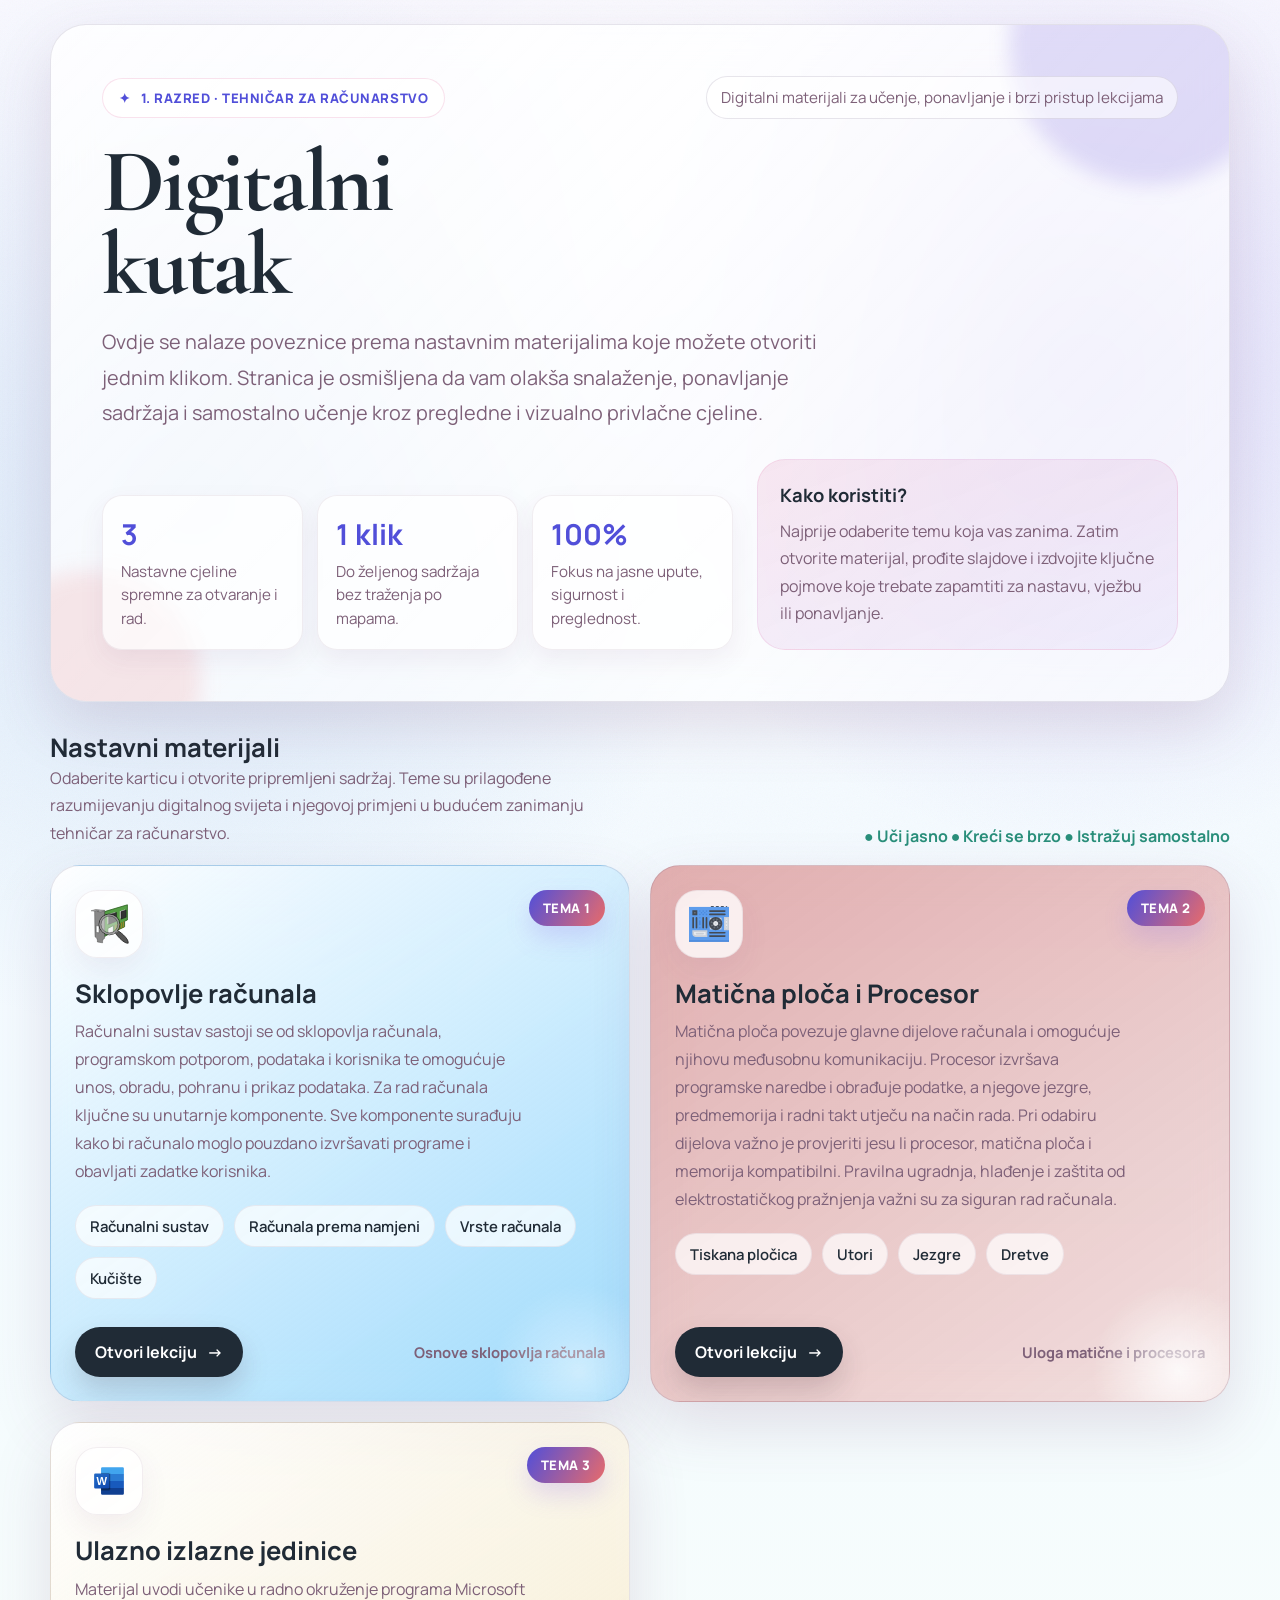
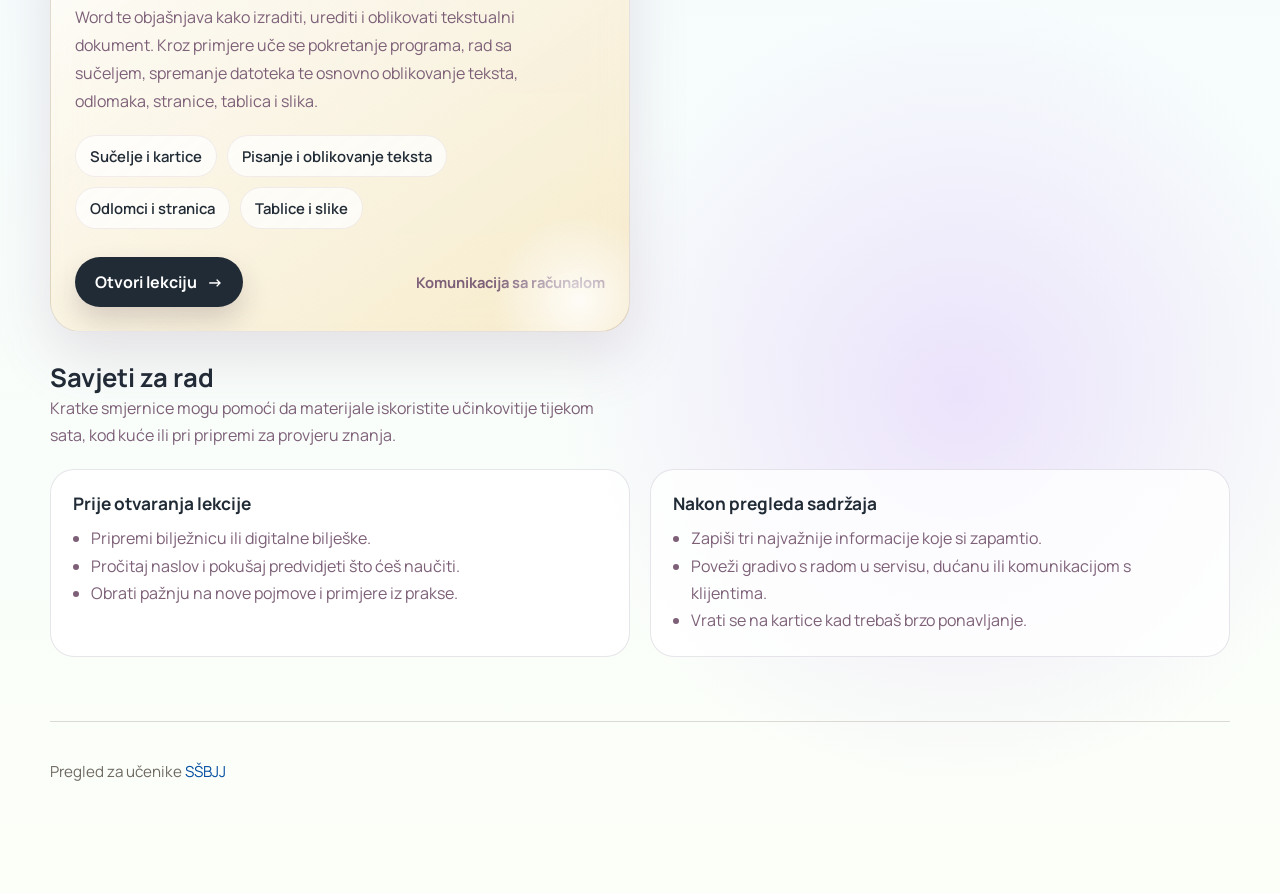
==== index.html @ 693af07a "draft ulazno izlaznih jedinica" ====
<!DOCTYPE html>
<html lang="hr">

<head>
  <meta charset="UTF-8" />
  <meta name="viewport" content="width=device-width, initial-scale=1.0" />
  <title>Digitalni kutak - Tehničar za računarstvo</title>
  <link rel="preconnect" href="https://fonts.googleapis.com">
  <link rel="preconnect" href="https://fonts.gstatic.com" crossorigin>
  <link
    href="https://fonts.googleapis.com/css2?family=Cormorant+Garamond:wght@500;600;700&family=Manrope:wght@400;500;600;700;800&display=swap"
    rel="stylesheet">

  <link rel="stylesheet" href="extra.css">
  <style>
    :root {
      --bg: #f8f8ff;
      --surface: rgba(255, 255, 255, 0.72);
      --surface-strong: rgba(255, 255, 255, 0.9);
      --text: #202b36;
      --muted: #7d6078;
      --line: rgba(57, 43, 89, 0.12);
      --primary: #514fd9;
      --primary-2: #e86b6b;
      --accent: #ffbf69;
      --success: #2a8f7b;
      --shadow: 0 24px 60px rgba(117, 66, 113, 0.16);
      --radius-xl: 30px;
      --radius-lg: 22px;
      --radius-md: 16px;
      --space: clamp(16px, 2vw, 24px);
    }

    * {
      box-sizing: border-box;
    }

    html {
      scroll-behavior: smooth;
    }

    body {
      margin: 0;
      min-height: 100vh;
      font-family: 'Manrope', sans-serif;
      color: var(--text);
      background:
        radial-gradient(circle at 15% 20%, rgba(79, 141, 217, 0.18), transparent 24%),
        radial-gradient(circle at 85% 15%, rgba(126, 107, 232, 0.2), transparent 20%),
        radial-gradient(circle at 75% 80%, rgba(173, 105, 255, 0.18), transparent 18%),
        linear-gradient(180deg, #f9f9ff 0%, #f3fbff 45%, #fcfff8 100%);
      overflow-x: hidden;
    }

    .grain,
    .glow {
      position: fixed;
      inset: 0;
      pointer-events: none;
      z-index: 0;
    }

    .grain {
      opacity: 0.08;
      background-image: url("data:image/svg+xml,%3Csvg xmlns='http://www.w3.org/2000/svg' width='180' height='180' viewBox='0 0 180 180'%3E%3Cfilter id='n'%3E%3CfeTurbulence type='fractalNoise' baseFrequency='0.8' numOctaves='2' stitchTiles='stitch'/%3E%3C/filter%3E%3Crect width='180' height='180' filter='url(%23n)' opacity='0.45'/%3E%3C/svg%3E");
    }

    .glow {
      background: radial-gradient(circle at 50% 30%, rgba(255, 255, 255, 0.45), transparent 45%);
    }

    .page {
      position: relative;
      z-index: 1;
      width: min(1180px, calc(100% - 32px));
      margin: 0 auto;
      padding: 24px 0 48px;
    }

    .hero {
      position: relative;
      overflow: hidden;
      padding: clamp(28px, 4vw, 52px);
      border: 1px solid var(--line);
      border-radius: 36px;
      background: linear-gradient(135deg, rgba(255, 255, 255, 0.82), rgba(255, 255, 255, 0.58));
      backdrop-filter: blur(18px);
      box-shadow: var(--shadow);
      isolation: isolate;
    }

    .hero::before,
    .hero::after {
      content: "";
      position: absolute;
      border-radius: 50%;
      filter: blur(10px);
      z-index: -1;
    }

    .hero::before {
      width: 280px;
      height: 280px;
      top: -120px;
      right: -60px;
      background: rgba(100, 79, 217, 0.18);
    }

    .hero::after {
      width: 220px;
      height: 220px;
      left: -70px;
      bottom: -90px;
      background: rgba(232, 107, 107, 0.15);
    }

    .hero-top {
      display: flex;
      justify-content: space-between;
      gap: 16px;
      align-items: center;
      flex-wrap: wrap;
      margin-bottom: 22px;
    }

    .badge {
      display: inline-flex;
      align-items: center;
      gap: 10px;
      padding: 10px 16px;
      border-radius: 999px;
      background: rgba(255, 255, 255, 0.84);
      border: 1px solid rgba(217, 79, 145, 0.16);
      color: var(--primary);
      font-weight: 800;
      letter-spacing: 0.04em;
      text-transform: uppercase;
      font-size: 0.82rem;
    }

    .theme-note {
      display: inline-flex;
      align-items: center;
      gap: 10px;
      color: var(--muted);
      font-size: 0.95rem;
      padding: 10px 14px;
      border-radius: 999px;
      background: rgba(255, 255, 255, 0.6);
      border: 1px solid var(--line);
    }

    h1 {
      margin: 0;
      max-width: 11ch;
      font-family: 'Cormorant Garamond', serif;
      font-size: clamp(3rem, 7vw, 5.8rem);
      line-height: 0.92;
      letter-spacing: -0.03em;
    }

    .lead {
      margin: 18px 0 0;
      max-width: 62ch;
      color: var(--muted);
      font-size: clamp(1.05rem, 1.8vw, 1.24rem);
      line-height: 1.8;
    }

    .hero-grid {
      display: grid;
      grid-template-columns: 1.2fr 0.8fr;
      gap: 24px;
      align-items: end;
      margin-top: 28px;
    }

    .stats {
      display: grid;
      grid-template-columns: repeat(3, minmax(0, 1fr));
      gap: 14px;
    }

    .stat {
      padding: 18px;
      border-radius: 20px;
      background: rgba(255, 255, 255, 0.72);
      border: 1px solid rgba(89, 43, 82, 0.08);
      box-shadow: 0 10px 24px rgba(117, 66, 113, 0.08);
    }

    .stat strong {
      display: block;
      font-size: 1.8rem;
      margin-bottom: 6px;
      color: var(--primary);
    }

    .stat span {
      color: var(--muted);
      font-size: 0.95rem;
      line-height: 1.5;
    }

    .mini-card {
      align-self: stretch;
      padding: 22px;
      border-radius: 28px;
      background: linear-gradient(160deg, rgba(217, 79, 145, 0.12), rgba(143, 107, 232, 0.08));
      border: 1px solid rgba(217, 79, 145, 0.12);
    }

    .mini-card h2 {
      margin: 0 0 10px;
      font-size: 1.15rem;
    }

    .mini-card p {
      margin: 0;
      color: var(--muted);
      line-height: 1.7;
    }

    .section {
      margin-top: 28px;
    }

    .section-head {
      display: flex;
      align-items: end;
      justify-content: space-between;
      gap: 16px;
      margin-bottom: 18px;
      flex-wrap: wrap;
    }

    .section-head h2 {
      margin: 0;
      font-size: clamp(1.5rem, 2vw, 2rem);
    }

    .section-head p {
      margin: 0;
      color: var(--muted);
      max-width: 58ch;
      line-height: 1.7;
    }

    .cards {
      display: grid;
      grid-template-columns: repeat(2, minmax(0, 1fr));
      gap: 20px;
    }

    .card {
      position: relative;
      overflow: hidden;
      display: flex;
      flex-direction: column;
      min-height: 320px;
      padding: 24px;
      border-radius: var(--radius-xl);
      border: 1px solid var(--line);
      background: var(--surface-strong);
      backdrop-filter: blur(16px);
      box-shadow: var(--shadow);
      text-decoration: none;
      color: inherit;
      transition: transform 180ms ease, box-shadow 180ms ease, border-color 180ms ease;
    }

    .card:hover,
    .card:focus-visible {
      transform: translateY(-5px);
      box-shadow: 0 28px 60px rgba(117, 66, 113, 0.2);
      border-color: rgba(217, 79, 145, 0.28);
    }

    .card::before {
      content: "";
      position: absolute;
      inset: auto -40px -60px auto;
      width: 180px;
      height: 180px;
      border-radius: 50%;
      background: radial-gradient(circle, rgba(255, 255, 255, 0.9), transparent 68%);
      opacity: 0.9;
    }

    .card--blue {
      background: linear-gradient(145deg, rgba(255, 255, 255, 0.92), rgba(228, 245, 255, 0.92));
    }

    .card--pink {
      background: linear-gradient(145deg, rgba(255, 255, 255, 0.92), rgba(255, 233, 245, 0.95));
    }

    .card--blue-dark {
      background: linear-gradient(145deg, rgba(255, 255, 255, 0.92), rgba(0, 158, 249, 0.35));

      &::before {
        opacity: 0.5;
      }
    }

    .card--red-dark {
      background: linear-gradient(145deg, rgba(191, 33, 27, 0.35), rgba(226, 65, 51, 0.15));
    }

    .card--yellow {
      background: linear-gradient(145deg, rgba(255, 255, 255, 0.92), rgba(243, 181, 60, .25));
    }

    .card--green {
      background: linear-gradient(145deg, rgba(255, 255, 255, 0.92), rgba(62, 139, 135, 0.25));
    }

    .card-top {
      display: flex;
      justify-content: space-between;
      align-items: flex-start;
      gap: 16px;
    }

    .icon-wrap {
      width: 68px;
      height: 68px;
      border-radius: 22px;
      display: grid;
      place-items: center;
      background: rgba(255, 255, 255, 0.78);
      border: 1px solid rgba(89, 43, 82, 0.08);
      box-shadow: 0 12px 28px rgba(117, 66, 113, 0.08);
      flex-shrink: 0;
    }

    .tag {
      padding: 9px 14px;
      border-radius: 999px;
      font-size: 0.82rem;
      font-weight: 800;
      letter-spacing: 0.04em;
      text-transform: uppercase;
      color: white;
      background: linear-gradient(120deg, var(--primary), var(--primary-2));
      box-shadow: 0 12px 24px rgba(143, 107, 232, 0.22);
    }

    .card h3 {
      margin: 22px 0 10px;
      font-size: clamp(1.55rem, 2vw, 2rem);
      line-height: 1.08;
    }

    .card p {
      margin: 0;
      color: var(--muted);
      line-height: 1.75;
      max-width: 46ch;
    }

    .highlights {
      display: flex;
      flex-wrap: wrap;
      gap: 10px;
      margin-top: 20px;
    }

    .chip {
      padding: 10px 14px;
      border-radius: 999px;
      background: rgba(255, 255, 255, 0.7);
      border: 1px solid rgba(89, 43, 82, 0.08);
      color: var(--text);
      font-weight: 600;
      font-size: 0.93rem;
    }

    .cta-row {
      display: flex;
      align-items: center;
      justify-content: space-between;
      gap: 16px;
      margin-top: auto;
      padding-top: 28px;
    }

    .cta {
      display: inline-flex;
      align-items: center;
      gap: 10px;
      padding: 14px 20px;
      border-radius: 999px;
      background: var(--text);
      color: #fff;
      font-weight: 700;
      text-decoration: none;
      box-shadow: 0 14px 28px rgba(54, 32, 51, 0.18);
    }

    .meta {
      color: var(--muted);
      font-size: 0.92rem;
      font-weight: 700;
    }

    .notes {
      display: grid;
      grid-template-columns: 1fr 1fr;
      gap: 20px;
      margin-top: 20px;
    }

    .note {
      padding: 22px;
      border-radius: 24px;
      background: rgba(255, 255, 255, 0.76);
      border: 1px solid var(--line);
    }

    .note h3 {
      margin: 0 0 10px;
      font-size: 1.08rem;
    }

    .note p,
    .note li {
      color: var(--muted);
      line-height: 1.7;
    }

    .note ul {
      margin: 0;
      padding-left: 18px;
    }

    footer {
      margin-top: 24px;
      padding: 18px 4px 4px;
      color: var(--muted);
      text-align: center;
      font-size: 0.95rem;
    }

    .sparkles {
      display: inline-flex;
      align-items: center;
      gap: 8px;
      font-weight: 700;
      color: var(--success);
    }

    .skip-link {
      position: absolute;
      left: 12px;
      top: -48px;
      background: #fff;
      color: var(--text);
      padding: 10px 14px;
      border-radius: 12px;
      z-index: 10;
    }

    .skip-link:focus {
      top: 12px;
    }

    @media (max-width: 900px) {

      .hero-grid,
      .cards,
      .notes {
        grid-template-columns: 1fr;
      }

      .stats {
        grid-template-columns: 1fr;
      }

      h1 {
        max-width: 100%;
      }
    }

    @media (max-width: 640px) {
      .page {
        width: min(100% - 18px, 1180px);
        padding-top: 12px;
      }

      .hero,
      .card,
      .note {
        border-radius: 24px;
      }

      .hero-top,
      .section-head,
      .cta-row,
      .card-top {
        align-items: flex-start;
      }

      .cta-row {
        flex-direction: column;
        align-items: stretch;
      }

      .cta {
        justify-content: center;
      }
    }

    @media (prefers-reduced-motion: reduce) {
      html {
        scroll-behavior: auto;
      }

      *,
      *::before,
      *::after {
        animation: none !important;
        transition: none !important;
      }
    }
  </style>
</head>

<body>
  <a class="skip-link" href="#sadrzaj">Preskoči na sadržaj</a>
  <div class="grain"></div>
  <div class="glow"></div>

  <main class="page" id="sadrzaj">
    <section class="hero" aria-labelledby="naslov-stranice">
      <div class="hero-top">
        <div class="badge">
          <span>✦</span>
          <span>1. razred · Tehničar za računarstvo</span>
        </div>
        <div class="theme-note">Digitalni materijali za učenje, ponavljanje i brzi pristup lekcijama</div>
      </div>

      <h1 id="naslov-stranice">Digitalni kutak</h1>
      <p class="lead">
        Ovdje se nalaze poveznice prema nastavnim materijalima koje možete otvoriti jednim klikom.
        Stranica je osmišljena da vam olakša snalaženje, ponavljanje sadržaja i samostalno učenje kroz pregledne i
        vizualno privlačne cjeline.
      </p>

      <div class="hero-grid">
        <div class="stats" aria-label="Brzi pregled materijala">
          <div class="stat">
            <strong>3</strong>
            <span>Nastavne cjeline spremne za otvaranje i rad.</span>
          </div>
          <div class="stat">
            <strong>1 klik</strong>
            <span>Do željenog sadržaja bez traženja po mapama.</span>
          </div>
          <div class="stat">
            <strong>100%</strong>
            <span>Fokus na jasne upute, sigurnost i preglednost.</span>
          </div>
        </div>

        <aside class="mini-card" aria-label="Napomena za učenike">
          <h2>Kako koristiti?</h2>
          <p>
            Najprije odaberite temu koja vas zanima. Zatim otvorite materijal, prođite slajdove i izdvojite ključne
            pojmove koje trebate zapamtiti za nastavu, vježbu ili ponavljanje.
          </p>
        </aside>
      </div>
    </section>

    <section class="section" aria-labelledby="materijali">
      <div class="section-head">
        <div>
          <h2 id="materijali">Nastavni materijali</h2>
          <p>Odaberite karticu i otvorite pripremljeni sadržaj. Teme su prilagođene razumijevanju digitalnog svijeta i
            njegovoj primjeni u budućem zanimanju tehničar za računarstvo.</p>
        </div>
        <div class="sparkles">● Uči jasno ● Kreći se brzo ● Istražuj samostalno</div>
      </div>

      <div class="cards">
        <a class="card card--blue-dark" href="./vrste.html" target="_blank" rel="noopener noreferrer"
          aria-label="Otvori materijal Sklopovlje računala">
          <div class="card-top">
            <div class="icon-wrap" aria-hidden="true">
              <svg viewBox="0 0 100 100" width="40px" xmlns="http://www.w3.org/2000/svg" version="1.1" fill="#000000">
                <g id="SVGRepo_bgCarrier" stroke-width="0"></g>
                <g id="SVGRepo_tracerCarrier" stroke-linecap="round" stroke-linejoin="round"></g>
                <g id="SVGRepo_iconCarrier">
                  <path style="fill:#549E45;stroke:#2A5F1F;stroke-width:2"
                    d="m 39,19 57,-17 0,38 -7,3 0,14 -28,13 0,-16 -14,7 0,16 -8,4 z"></path>
                  <path style="fill:#ccc" d="m 77,18 13,-4 0,18 -13,5 z m -31,8 20,-6 0,22 -20,8 z"></path>
                  <path style="fill:#333;stroke:#111;stoke-width:2"
                    d="m 80,19 13,-4 0,18 -13,5 z m -31,8 20,-6 0,22 -20,8 z"></path>
                  <path style="fill:#CDB754;stroke:#6A5600"
                    d="m 85,45 2,-1 0,14 -2,1 z m -5,2 2,-1 0,14 -2,1 z m -5,2 2,-1 0,14 -2,1 z m -5,17 0,-15 2,-1 0,15 z m -5,2 0,-15 2,-1 0,15 z">
                  </path>
                  <path style="fill:#888;stroke:#333"
                    d="M 14 15 L 15 82 C 15 82 22 85 21 95 L 34 97 C 33 87 39 86 39 86 L 39 17 L 14 15 z M 18 54 L 25 55 L 25 72 L 18 71 L 18 54 z ">
                  </path>
                  <path style="fill:#aaa;stroke:#555" d="M 16.7,13.7 5,17 l 9,1 4.7,-1.4 6.3,0.6 -4,1.8 9,1 10,-4 z">
                  </path>
                  <path style="fill:#555555;stroke:#222222;stroke-width:2"
                    d="m 73,67 c 0,0 27,18 25,31 C 86,100 66,73 66,73"></path>
                  <circle cx="51" cy="51" r="26" fill="none" stroke="#222222" style="stroke-width:2"></circle>
                  <circle cx="51" cy="51" r="23" fill="none" stroke="#999999" style="stroke-width:4"></circle>
                  <circle cx="51" cy="51" r="21" fill="#eeeeee" stroke="#222222"
                    style="stroke-width:1;fill-opacity:0.5"></circle>
                </g>
              </svg>
            </div>
            <span class="tag">Tema 1</span>
          </div>

          <h3>Sklopovlje računala</h3>
          <p>
            Računalni sustav sastoji se od sklopovlja računala, programskom potporom, podataka i korisnika te omogućuje
            unos, obradu, pohranu i
            prikaz podataka. Za rad računala ključne su unutarnje komponente. Sve komponente surađuju kako bi računalo
            moglo pouzdano izvršavati programe i obavljati zadatke korisnika.
          </p>

          <div class="highlights" aria-label="Ključne teme">
            <span class="chip">Računalni sustav</span>
            <span class="chip">Računala prema namjeni</span>
            <span class="chip">Vrste računala</span>
            <span class="chip">Kučište</span>
          </div>

          <div class="cta-row">
            <span class="cta">Otvori lekciju <span aria-hidden="true">→</span></span>
            <span class="meta">Osnove sklopovlja računala</span>
          </div>
        </a>

        <a class="card card--red-dark" href="./maticna-procesor.html" target="_blank" rel="noopener noreferrer"
          aria-label="Otvori materijal Internetski pretraživači i društvene mreže u poslovanju">
          <div class="card-top">
            <div class="icon-wrap" aria-hidden="true">
              <svg xmlns="http://www.w3.org/2000/svg" width="40px" xmlns:xlink="http://www.w3.org/1999/xlink"
                version="1.1" id="Layer_1" viewBox="0 0 512 512" enable-background="new 0 0 512 512"
                xml:space="preserve" fill="#000000">
                <g id="SVGRepo_bgCarrier" stroke-width="0"></g>
                <g id="SVGRepo_tracerCarrier" stroke-linecap="round" stroke-linejoin="round"></g>
                <g id="SVGRepo_iconCarrier">
                  <g id="motherboard">
                    <g>
                      <rect y="58.672" fill="#4A89DC" width="512" height="426.656"></rect>
                    </g>
                    <g>
                      <path fill="#434A54"
                        d="M480,26.672c-5.875,0-10.656,4.766-10.656,10.656S474.125,48,480,48c5.906,0,10.672-4.781,10.672-10.672 S485.906,26.672,480,26.672z">
                      </path>
                      <path fill="#434A54"
                        d="M309.344,26.672H288c-5.875,0-10.656,4.766-10.656,10.656S282.125,48,288,48h21.344 C315.234,48,320,43.219,320,37.328S315.234,26.672,309.344,26.672z">
                      </path>
                      <path fill="#434A54"
                        d="M373.344,26.672H352c-5.875,0-10.656,4.766-10.656,10.656S346.125,48,352,48h21.344 C379.234,48,384,43.219,384,37.328S379.234,26.672,373.344,26.672z">
                      </path>
                      <path fill="#434A54"
                        d="M437.344,26.672h-21.328c-5.891,0-10.672,4.766-10.672,10.656S410.125,48,416.016,48h21.328 c5.891,0,10.672-4.781,10.672-10.672S443.234,26.672,437.344,26.672z">
                      </path>
                    </g>
                    <g>
                      <rect y="37.328" fill="#5D9CEC" width="512" height="426.672"></rect>
                    </g>
                    <rect x="53.344" y="90.672" fill="#656D78" width="42.656" height="42.656"></rect>
                    <path fill="#434A54" d="M42.672,80v64h64V80H42.672z M85.344,122.672H64v-21.344h21.344V122.672z">
                    </path>
                    <path fill="#E6E9ED"
                      d="M85.344,410.672c-13.281,0-22.281-4.875-27.516-14.906c-4.344-8.281-4.484-17.062-4.484-17.156v-31.938H224 v64H85.344z">
                    </path>
                    <path fill="#CACFD7"
                      d="M42.672,336v42.672c0,0,0,42.656,42.672,42.656c42.656,0,149.328,0,149.328,0V336H42.672z M213.344,400 h-128c-11.469,0-15.453-4.422-17.844-8.75c-2.688-4.891-3.422-10.797-3.5-12.766v-21.156h149.344V400z">
                    </path>
                    <g>
                      <path fill="#434A54"
                        d="M53.344,165.328c-5.891,0-10.672,4.781-10.672,10.672v128l0,0c0,5.891,4.781,10.672,10.672,10.672 S64,309.891,64,304l0,0V176C64,170.109,59.234,165.328,53.344,165.328z">
                      </path>
                      <path fill="#434A54"
                        d="M96,165.328c-5.875,0-10.656,4.781-10.656,10.672v128l0,0c0,5.891,4.781,10.672,10.656,10.672 c5.906,0,10.672-4.781,10.672-10.672l0,0V176C106.672,170.109,101.906,165.328,96,165.328z">
                      </path>
                      <path fill="#434A54"
                        d="M224,165.328c-5.875,0-10.656,4.781-10.656,10.672v128l0,0c0,5.891,4.781,10.672,10.656,10.672 c5.906,0,10.672-4.781,10.672-10.672l0,0V176C234.672,170.109,229.906,165.328,224,165.328z">
                      </path>
                      <path fill="#434A54"
                        d="M181.344,165.328c-5.891,0-10.672,4.781-10.672,10.672v128l0,0c0,5.891,4.781,10.672,10.672,10.672 S192,309.891,192,304l0,0V176C192,170.109,187.234,165.328,181.344,165.328z">
                      </path>
                    </g>
                    <g>
                      <path fill="#434A54"
                        d="M458.672,400L458.672,400h-192l0,0c-5.891,0-10.672,4.781-10.672,10.672s4.781,10.656,10.672,10.656l0,0 h192l0,0c5.891,0,10.672-4.766,10.672-10.656S464.562,400,458.672,400z">
                      </path>
                      <path fill="#434A54"
                        d="M266.672,378.672L266.672,378.672h192l0,0c5.891,0,10.672-4.781,10.672-10.672 s-4.781-10.672-10.672-10.672l0,0h-192l0,0c-5.891,0-10.672,4.781-10.672,10.672S260.781,378.672,266.672,378.672z">
                      </path>
                    </g>
                    <g>
                      <path fill="#434A54"
                        d="M458.672,122.672L458.672,122.672h-192l0,0c-5.891,0-10.672,4.766-10.672,10.656S260.781,144,266.672,144 l0,0h192l0,0c5.891,0,10.672-4.781,10.672-10.672S464.562,122.672,458.672,122.672z">
                      </path>
                      <path fill="#434A54"
                        d="M266.672,101.328L266.672,101.328h192l0,0c5.891,0,10.672-4.766,10.672-10.656S464.562,80,458.672,80l0,0 h-192l0,0C260.781,80,256,84.781,256,90.672S260.781,101.328,266.672,101.328z">
                      </path>
                    </g>
                    <rect x="458.672" y="176" fill="#E6E9ED" width="42.672" height="149.328"></rect>
                    <path fill="#CACFD7"
                      d="M448,165.328V336h64V165.328H448z M490.672,314.672h-21.328v-128h21.328V314.672z"></path>
                    <path fill="#CACFD7"
                      d="M490.672,208c0,5.891-4.766,10.672-10.672,10.672c-5.875,0-10.656-4.781-10.656-10.672 s4.781-10.672,10.656-10.672C485.906,197.328,490.672,202.109,490.672,208z">
                    </path>
                    <path fill="#CACFD7"
                      d="M490.672,250.672c0,5.891-4.766,10.656-10.672,10.656c-5.875,0-10.656-4.766-10.656-10.656 S474.125,240,480,240C485.906,240,490.672,244.781,490.672,250.672z">
                    </path>
                    <path fill="#CACFD7"
                      d="M490.672,293.328c0,5.891-4.766,10.672-10.672,10.672c-5.875,0-10.656-4.781-10.656-10.672 s4.781-10.656,10.656-10.656C485.906,282.672,490.672,287.438,490.672,293.328z">
                    </path>
                    <path fill="#4A89DC"
                      d="M149.344,90.672c0,5.891-4.781,10.656-10.672,10.656S128,96.562,128,90.672S132.781,80,138.672,80 S149.344,84.781,149.344,90.672z">
                    </path>
                    <path fill="#4A89DC"
                      d="M192,133.328c0,5.891-4.766,10.672-10.656,10.672s-10.672-4.781-10.672-10.672s4.781-10.656,10.672-10.656 S192,127.438,192,133.328z">
                    </path>
                    <path fill="#4A89DC"
                      d="M170.672,112c0,5.891-4.766,10.672-10.672,10.672c-5.875,0-10.656-4.781-10.656-10.672 s4.781-10.672,10.656-10.672C165.906,101.328,170.672,106.109,170.672,112z">
                    </path>
                    <path fill="#4A89DC"
                      d="M192,90.672c0,5.891-4.766,10.656-10.656,10.656s-10.672-4.766-10.672-10.656S175.453,80,181.344,80 S192,84.781,192,90.672z">
                    </path>
                    <path fill="#4A89DC"
                      d="M149.344,133.328c0,5.891-4.781,10.672-10.672,10.672S128,139.219,128,133.328s4.781-10.656,10.672-10.656 S149.344,127.438,149.344,133.328z">
                    </path>
                    <path fill="#4A89DC"
                      d="M234.672,133.328c0,5.891-4.766,10.672-10.672,10.672c-5.875,0-10.656-4.781-10.656-10.672 s4.781-10.656,10.656-10.656C229.906,122.672,234.672,127.438,234.672,133.328z">
                    </path>
                    <path fill="#4A89DC"
                      d="M213.344,112c0,5.891-4.781,10.672-10.672,10.672S192,117.891,192,112s4.781-10.672,10.672-10.672 S213.344,106.109,213.344,112z">
                    </path>
                    <path fill="#4A89DC"
                      d="M234.672,90.672c0,5.891-4.766,10.656-10.672,10.656c-5.875,0-10.656-4.766-10.656-10.656 S218.125,80,224,80C229.906,80,234.672,84.781,234.672,90.672z">
                    </path>
                    <path fill="#CACFD7"
                      d="M181.344,368H96c-5.875,0-10.656,4.781-10.656,10.672S90.125,389.328,96,389.328h85.344 c5.891,0,10.656-4.766,10.656-10.656S187.234,368,181.344,368z">
                    </path>
                    <g>
                      <rect x="266.672" y="176" fill="#CACFD7" width="149.328" height="149.328"></rect>
                    </g>
                    <g>
                      <path fill="#4A89DC"
                        d="M138.672,208c-5.891,0-10.672,4.781-10.672,10.672v42.656c0,5.891,4.781,10.672,10.672,10.672 s10.672-4.781,10.672-10.672v-42.656C149.344,212.781,144.562,208,138.672,208z">
                      </path>
                      <path fill="#4A89DC"
                        d="M138.672,186.672c5.891,0,10.672-4.781,10.672-10.672s-4.781-10.672-10.672-10.672S128,170.109,128,176 S132.781,186.672,138.672,186.672z">
                      </path>
                      <path fill="#4A89DC"
                        d="M138.672,293.328c-5.891,0-10.672,4.781-10.672,10.672s4.781,10.672,10.672,10.672 s10.672-4.781,10.672-10.672S144.562,293.328,138.672,293.328z">
                      </path>
                    </g>
                    <path fill="#656D78"
                      d="M341.344,325.328c-41.172,0-74.672-33.484-74.672-74.656S300.172,176,341.344,176S416,209.5,416,250.672 S382.516,325.328,341.344,325.328z">
                    </path>
                    <path fill="#434A54"
                      d="M412.188,260.953l5.641-20.578c-0.578-0.156-14.234-3.859-30.688-5.75c-8.391-0.969-16-1.266-22.812-0.938 c9.859-9.859,23.625-19.703,34.391-25.844l-10.562-18.531c-0.516,0.297-12.797,7.328-25.781,17.625 c-6.625,5.266-12.219,10.438-16.812,15.5c0-4.516,0.297-9.516,0.906-14.875c1.656-14.766,5.078-27.422,5.156-27.75l0,0L341.344,177 l-10.297-2.812c-0.156,0.562-3.859,14.219-5.75,30.688c-0.953,8.391-1.266,16-0.938,22.797 c-9.859-9.844-19.703-23.625-25.844-34.375l-18.531,10.562c0.297,0.516,7.328,12.797,17.625,25.766 c5.266,6.625,10.438,12.234,15.5,16.812c-4.516,0.016-9.516-0.281-14.875-0.891c-14.875-1.688-27.625-5.141-27.75-5.172 l-2.812,10.297l2.828-10.297l-5.641,20.578c0.562,0.156,14.219,3.875,30.688,5.766c6.219,0.703,12.016,1.062,17.375,1.062 c1.859,0,3.672-0.047,5.422-0.125c-9.859,9.844-23.625,19.688-34.375,25.844l5.281,9.266l5.281,9.266 c0.516-0.297,12.797-7.328,25.766-17.641c6.625-5.25,12.234-10.422,16.812-15.484c0.016,4.516-0.281,9.5-0.891,14.875 c-1.688,14.859-5.125,27.609-5.172,27.734l20.578,5.641c0.156-0.578,3.875-14.234,5.766-30.688c0.953-8.391,1.266-16,0.938-22.812 c9.844,9.859,19.688,23.625,25.828,34.375l18.547-10.562c-0.297-0.516-7.328-12.797-17.641-25.766 c-5.25-6.625-10.422-12.219-15.484-16.812c4.516,0,9.5,0.297,14.875,0.906C399.328,257.469,412.062,260.922,412.188,260.953z">
                    </path>
                    <path fill="#CCD1D9"
                      d="M341.344,272C329.578,272,320,262.438,320,250.672s9.578-21.344,21.344-21.344s21.328,9.578,21.328,21.344 S353.109,272,341.344,272z">
                    </path>
                    <path fill="#E6E9ED"
                      d="M341.344,218.672c-17.672,0-32,14.328-32,32s14.328,32,32,32s32-14.328,32-32 S359.016,218.672,341.344,218.672z M341.344,261.328c-5.891,0-10.672-4.781-10.672-10.656c0-5.891,4.781-10.672,10.672-10.672 c5.875,0,10.656,4.781,10.656,10.672C352,256.547,347.219,261.328,341.344,261.328z">
                    </path>
                    <path fill="#434A54"
                      d="M341.344,165.328c-47.125,0-85.344,38.203-85.344,85.344C256,297.797,294.219,336,341.344,336 s85.328-38.203,85.328-85.328C426.672,203.531,388.469,165.328,341.344,165.328z M341.344,314.672c-35.297,0-64-28.719-64-64 c0-35.297,28.703-64,64-64c35.281,0,64,28.703,64,64C405.344,285.953,376.625,314.672,341.344,314.672z">
                    </path>
                  </g>
                </g>
              </svg>
            </div>
            <span class="tag">Tema 2</span>
          </div>

          <h3>Matična ploča i Procesor</h3>
          <p>
            Matična ploča povezuje glavne dijelove računala i omogućuje njihovu međusobnu komunikaciju. Procesor
            izvršava programske naredbe i obrađuje podatke, a njegove jezgre, predmemorija i radni takt utječu na način
            rada. Pri odabiru dijelova važno je provjeriti jesu li procesor, matična ploča i memorija kompatibilni.
            Pravilna ugradnja, hlađenje i zaštita od elektrostatičkog pražnjenja važni su za siguran rad računala.
          </p>

          <div class="highlights" aria-label="Ključne teme">
            <span class="chip">Tiskana pločica</span>
            <span class="chip">Utori</span>
            <span class="chip">Jezgre</span>
            <span class="chip">Dretve</span>
          </div>

          <div class="cta-row">
            <span class="cta">Otvori lekciju <span aria-hidden="true">→</span></span>
            <span class="meta">Uloga matične i procesora</span>
          </div>
        </a>

        <a class="card card--yellow" href="./ulazno-izlazne.html" target="_blank" rel="noopener noreferrer"
          aria-label="Otvori materijal Ulazno izlazne jedinice">
          <div class="card-top">
            <div class="icon-wrap" aria-hidden="true">
              <svg viewBox="0 0 32 32" xmlns="http://www.w3.org/2000/svg" xmlns:xlink="http://www.w3.org/1999/xlink"
                fill="#000000" width="34">
                <g id="SVGRepo_bgCarrier" stroke-width="0"></g>
                <g id="SVGRepo_tracerCarrier" stroke-linecap="round" stroke-linejoin="round"></g>
                <g id="SVGRepo_iconCarrier">
                  <defs>
                    <linearGradient id="a" x1="4.494" y1="-1712.086" x2="13.832" y2="-1695.914"
                      gradientTransform="translate(0 1720)" gradientUnits="userSpaceOnUse">
                      <stop offset="0" stop-color="#2368c4"></stop>
                      <stop offset="0.5" stop-color="#1a5dbe"></stop>
                      <stop offset="1" stop-color="#1146ac"></stop>
                    </linearGradient>
                  </defs>
                  <title>file_type_word</title>
                  <path
                    d="M28.806,3H9.705A1.192,1.192,0,0,0,8.512,4.191h0V9.5l11.069,3.25L30,9.5V4.191A1.192,1.192,0,0,0,28.806,3Z"
                    style="fill:#41a5ee"></path>
                  <path d="M30,9.5H8.512V16l11.069,1.95L30,16Z" style="fill:#2b7cd3"></path>
                  <path d="M8.512,16v6.5L18.93,23.8,30,22.5V16Z" style="fill:#185abd"></path>
                  <path d="M9.705,29h19.1A1.192,1.192,0,0,0,30,27.809h0V22.5H8.512v5.309A1.192,1.192,0,0,0,9.705,29Z"
                    style="fill:#103f91"></path>
                  <path d="M16.434,8.2H8.512V24.45h7.922a1.2,1.2,0,0,0,1.194-1.191V9.391A1.2,1.2,0,0,0,16.434,8.2Z"
                    style="opacity:0.10000000149011612;isolation:isolate"></path>
                  <path d="M15.783,8.85H8.512V25.1h7.271a1.2,1.2,0,0,0,1.194-1.191V10.041A1.2,1.2,0,0,0,15.783,8.85Z"
                    style="opacity:0.20000000298023224;isolation:isolate"></path>
                  <path d="M15.783,8.85H8.512V23.8h7.271a1.2,1.2,0,0,0,1.194-1.191V10.041A1.2,1.2,0,0,0,15.783,8.85Z"
                    style="opacity:0.20000000298023224;isolation:isolate"></path>
                  <path d="M15.132,8.85H8.512V23.8h6.62a1.2,1.2,0,0,0,1.194-1.191V10.041A1.2,1.2,0,0,0,15.132,8.85Z"
                    style="opacity:0.20000000298023224;isolation:isolate"></path>
                  <path
                    d="M3.194,8.85H15.132a1.193,1.193,0,0,1,1.194,1.191V21.959a1.193,1.193,0,0,1-1.194,1.191H3.194A1.192,1.192,0,0,1,2,21.959V10.041A1.192,1.192,0,0,1,3.194,8.85Z"
                    style="fill:url(#a)"></path>
                  <path
                    d="M6.9,17.988c.023.184.039.344.046.481h.028c.01-.13.032-.287.065-.47s.062-.338.089-.465l1.255-5.407h1.624l1.3,5.326a7.761,7.761,0,0,1,.162,1h.022a7.6,7.6,0,0,1,.135-.975l1.039-5.358h1.477l-1.824,7.748H10.591L9.354,14.742q-.054-.222-.122-.578t-.084-.52H9.127q-.021.189-.084.561c-.042.249-.075.432-.1.552L7.78,19.871H6.024L4.19,12.127h1.5l1.131,5.418A4.469,4.469,0,0,1,6.9,17.988Z"
                    style="fill:#fff"></path>
                </g>
              </svg>
            </div>
            <span class="tag">Tema 3</span>
          </div>

          <h3>Ulazno izlazne jedinice</h3>
          <p>
            Materijal uvodi učenike u radno okruženje programa Microsoft Word te objašnjava kako izraditi,
            urediti i oblikovati tekstualni dokument. Kroz primjere uče se pokretanje programa, rad sa
            sučeljem, spremanje datoteka te osnovno oblikovanje teksta, odlomaka, stranice, tablica i slika.
          </p>

          <div class="highlights" aria-label="Ključne teme">
            <span class="chip">Sučelje i kartice</span>
            <span class="chip">Pisanje i oblikovanje teksta</span>
            <span class="chip">Odlomci i stranica</span>
            <span class="chip">Tablice i slike</span>
          </div>

          <div class="cta-row">
            <span class="cta">Otvori lekciju <span aria-hidden="true">→</span></span>
            <span class="meta">Komunikacija sa računalom</span>
          </div>
        </a>

        <!-- <a class="card card--yellow" href="./vrste-komunikacije.html" target="_blank" rel="noopener noreferrer"
          aria-label="Otvori materijal Vrste elektroničke komunikacije">
          <div class="card-top">
            <div class="icon-wrap" aria-hidden="true">
              <svg fill="rgba(243, 181, 60, .55)" width="34px" height="34px" viewBox="0 0 64 64" version="1.1"
                xml:space="preserve" xmlns="http://www.w3.org/2000/svg" xmlns:xlink="http://www.w3.org/1999/xlink"
                stroke="rgba(243, 181, 60, .55)" stroke-width="1.92">
                <g id="SVGRepo_bgCarrier" stroke-width="0"></g>
                <g id="SVGRepo_tracerCarrier" stroke-linecap="round" stroke-linejoin="round"></g>
                <g id="SVGRepo_iconCarrier">
                  <g id="smart_lamp"></g>
                  <g id="e-wallet"></g>
                  <g id="virtual_reality"></g>
                  <g id="payment"></g>
                  <g id="cloud_storage"></g>
                  <g id="security_camera"></g>
                  <g id="smart_home"></g>
                  <g id="connection"></g>
                  <g id="game"></g>
                  <g id="drone"></g>
                  <g id="smart_car"></g>
                  <g id="camera"></g>
                  <g id="online_business"></g>
                  <g id="smartwatch"></g>
                  <g id="online_shopping"></g>
                  <g id="smart_Television"></g>
                  <g id="security"></g>
                  <g id="communication">
                    <g>
                      <path
                        d="M35,30c2.2,0,4-1.8,4-4s-1.8-4-4-4c-2.2,0-4,1.8-4,4S32.8,30,35,30z M35,24c1.1,0,2,0.9,2,2s-0.9,2-2,2s-2-0.9-2-2 S33.9,24,35,24z">
                      </path>
                      <path
                        d="M24,30c2.2,0,4-1.8,4-4s-1.8-4-4-4s-4,1.8-4,4S21.8,30,24,30z M24,24c1.1,0,2,0.9,2,2s-0.9,2-2,2s-2-0.9-2-2 S22.9,24,24,24z">
                      </path>
                      <path
                        d="M13,22c-2.2,0-4,1.8-4,4s1.8,4,4,4s4-1.8,4-4S15.2,22,13,22z M13,28c-1.1,0-2-0.9-2-2s0.9-2,2-2s2,0.9,2,2S14.1,28,13,28z ">
                      </path>
                      <path
                        d="M60.3,9.1c-0.4-0.1-0.8,0-1.1,0.3l-8.5,10.2C50,20.5,48.8,21,47.7,21H45v-6c0-3.3-2.7-6-6-6H9c-3.3,0-6,2.7-6,6v39 c0,0.4,0.3,0.8,0.7,0.9C3.8,55,3.9,55,4,55c0.3,0,0.6-0.1,0.8-0.4l8.5-10.2c0.8-0.9,1.9-1.4,3.1-1.4H19v6c0,3.3,2.7,6,6,6h30 c3.3,0,6-2.7,6-6V10C61,9.6,60.7,9.2,60.3,9.1z M11.7,43.2L5,51.2V15c0-2.2,1.8-4,4-4h30c2.2,0,4,1.8,4,4v22c0,2.2-1.8,4-4,4H16.3 C14.6,41,12.9,41.8,11.7,43.2z M59,49c0,2.2-1.8,4-4,4H25c-2.2,0-4-1.8-4-4v-6h18c3.3,0,6-2.7,6-6V23h2.7c1.8,0,3.5-0.8,4.6-2.2 l6.7-8.1V49z">
                      </path>
                      <path
                        d="M47,38c0,2.2,1.8,4,4,4s4-1.8,4-4s-1.8-4-4-4S47,35.8,47,38z M53,38c0,1.1-0.9,2-2,2s-2-0.9-2-2s0.9-2,2-2S53,36.9,53,38z ">
                      </path>
                    </g>
                  </g>
                  <g id="remote_control"></g>
                  <g id="satelite_dish"></g>
                </g>
              </svg>
            </div>
            <span class="tag">Tema 4</span>
          </div>

          <h3>Vrste elektroničke komunikacije</h3>
          <p>
            Materijal sadrži primjere pomoću kojih učenici upoznaju e-poštu, chat aplikacije, videopozive i alate
            za timsku suradnju te razlikuju formalnu od neformalne komunikacije. Obrađuju se struktura poslovne
            e-poruke, pravila poslovnog bontona, primjeren jezik i profesionalan ton u komunikaciji s klijentima i
            suradnicima.
          </p>

          <div class="highlights" aria-label="Ključne teme">
            <span class="chip">Eketronička komunikacija</span>
            <span class="chip">Formalno / Neformalno</span>
            <span class="chip">Pravila pisanja</span>
            <span class="chip">Rizične poruke</span>
          </div>

          <div class="cta-row">
            <span class="cta">Otvori lekciju <span aria-hidden="true">→</span></span>
            <span class="meta">Komunikacija sa klijentima</span>
          </div>
        </a>

        <a class="card card--red-dark" href="./posta.html" target="_blank" rel="noopener noreferrer"
          aria-label="Otvori materijal Programi za oblikovanje i obradu teksta – MS Word">
          <div class="card-top">
            <div class="icon-wrap" aria-hidden="true">
              <svg viewBox="0 0 24 24" fill="none" width="34px" xmlns="http://www.w3.org/2000/svg">
                <g id="SVGRepo_bgCarrier" stroke-width="0"></g>
                <g id="SVGRepo_tracerCarrier" stroke-linecap="round" stroke-linejoin="round"></g>
                <g id="SVGRepo_iconCarrier">
                  <path d="M4 7.00005L10.2 11.65C11.2667 12.45 12.7333 12.45 13.8 11.65L20 7" stroke="#bf211b"
                    stroke-width="2" stroke-linecap="round" stroke-linejoin="round"></path>
                  <rect x="3" y="5" width="18" height="14" rx="2" stroke="#bf211b" stroke-width="2"
                    stroke-linecap="round"></rect>
                </g>
              </svg>
            </div>
            <span class="tag">Tema 5</span>
          </div>

          <h3>Elektronička pošta u poslovanju</h3>
          <p>
            Materijal uvodi učenike u poslovnu uporabu elektroničke pošte u programu Gmail te objašnjava kako otvoriti,
            konfigurirati i sigurno koristiti e-mail račun. Kroz praktične primjere učenici uče postaviti dvofaktorsku
            autentifikaciju, organizirati dolaznu poštu pomoću oznaka i filtara, sigurno slati privitke i velike
            datoteke putem Google Drive poveznica te pisati jasne i profesionalne poslovne poruke.
          </p>

          <div class="highlights" aria-label="Ključne teme">
            <span class="chip">Račun i sigurnost</span>
            <span class="chip">Oznake, filtri, pretraživanje</span>
            <span class="chip">Poslovni odgovor</span>
            <span class="chip">Automatizacija</span>
          </div>

          <div class="cta-row">
            <span class="cta">Otvori lekciju <span aria-hidden="true">→</span></span>
            <span class="meta">Osnove rada sa Gmailom</span>
          </div>
        </a>

        <a class="card card--green" href="./excel.html" target="_blank" rel="noopener noreferrer"
          aria-label="Otvori materijal Programi za oblikovanje i obradu teksta – MS Excel">
          <div class="card-top">
            <div class="icon-wrap" aria-hidden="true">
              <svg viewBox="0 0 32 32" xmlns="http://www.w3.org/2000/svg" xmlns:xlink="http://www.w3.org/1999/xlink"
                fill="#000000" width="34">
                <g id="SVGRepo_bgCarrier" stroke-width="0"></g>
                <g id="SVGRepo_tracerCarrier" stroke-linecap="round" stroke-linejoin="round"></g>
                <g id="SVGRepo_iconCarrier">
                  <defs>
                    <linearGradient id="a" x1="4.494" y1="-2092.086" x2="13.832" y2="-2075.914"
                      gradientTransform="translate(0 2100)" gradientUnits="userSpaceOnUse">
                      <stop offset="0" stop-color="#18884f"></stop>
                      <stop offset="0.5" stop-color="#117e43"></stop>
                      <stop offset="1" stop-color="#0b6631"></stop>
                    </linearGradient>
                  </defs>
                  <title>file_type_excel</title>
                  <path
                    d="M19.581,15.35,8.512,13.4V27.809A1.192,1.192,0,0,0,9.705,29h19.1A1.192,1.192,0,0,0,30,27.809h0V22.5Z"
                    style="fill:#185c37"></path>
                  <path d="M19.581,3H9.705A1.192,1.192,0,0,0,8.512,4.191h0V9.5L19.581,16l5.861,1.95L30,16V9.5Z"
                    style="fill:#21a366"></path>
                  <path d="M8.512,9.5H19.581V16H8.512Z" style="fill:#107c41"></path>
                  <path d="M16.434,8.2H8.512V24.45h7.922a1.2,1.2,0,0,0,1.194-1.191V9.391A1.2,1.2,0,0,0,16.434,8.2Z"
                    style="opacity:0.10000000149011612;isolation:isolate"></path>
                  <path d="M15.783,8.85H8.512V25.1h7.271a1.2,1.2,0,0,0,1.194-1.191V10.041A1.2,1.2,0,0,0,15.783,8.85Z"
                    style="opacity:0.20000000298023224;isolation:isolate"></path>
                  <path d="M15.783,8.85H8.512V23.8h7.271a1.2,1.2,0,0,0,1.194-1.191V10.041A1.2,1.2,0,0,0,15.783,8.85Z"
                    style="opacity:0.20000000298023224;isolation:isolate"></path>
                  <path d="M15.132,8.85H8.512V23.8h6.62a1.2,1.2,0,0,0,1.194-1.191V10.041A1.2,1.2,0,0,0,15.132,8.85Z"
                    style="opacity:0.20000000298023224;isolation:isolate"></path>
                  <path
                    d="M3.194,8.85H15.132a1.193,1.193,0,0,1,1.194,1.191V21.959a1.193,1.193,0,0,1-1.194,1.191H3.194A1.192,1.192,0,0,1,2,21.959V10.041A1.192,1.192,0,0,1,3.194,8.85Z"
                    style="fill:#117e43"></path>
                  <path
                    d="M5.7,19.873l2.511-3.884-2.3-3.862H7.758L9.013,14.6c.116.234.2.408.238.524h.017c.082-.188.169-.369.26-.546l1.342-2.447h1.7l-2.359,3.84,2.419,3.905H10.821l-1.45-2.711A2.355,2.355,0,0,1,9.2,16.8H9.176a1.688,1.688,0,0,1-.168.351L7.515,19.873Z"
                    style="fill:#fff"></path>
                  <path d="M28.806,3H19.581V9.5H30V4.191A1.192,1.192,0,0,0,28.806,3Z" style="fill:#33c481"></path>
                  <path d="M19.581,16H30v6.5H19.581Z" style="fill:#107c41"></path>
                </g>
              </svg>
            </div>
            <span class="tag">Tema 6</span>
          </div>

          <h3>Programi za izradu tabličnih proračuna – MS Excel </h3>
          <p>
            Materijal uvodi učenike u radno okruženje programa Microsoft Excel te objašnjava kako izraditi, urediti i
            oblikovati proračunske tablice. Kroz primjere uče se pokretanje programa, rad sa sučeljem, unos i uređivanje
            podataka, spremanje radnih knjiga te osnovno oblikovanje ćelija, redaka, stupaca, tablica, formula i
            grafikona.
          </p>

          <div class="highlights" aria-label="Ključne teme">
            <span class="chip">Sučelje i kartice</span>
            <span class="chip">Ćelije i formati</span>
            <span class="chip">Funkcije</span>
            <span class="chip">Grafikoni</span>
          </div>

          <div class="cta-row">
            <span class="cta">Otvori lekciju <span aria-hidden="true">→</span></span>
            <span class="meta">Osnove rada u MS Excelu</span>
          </div>
        </a> -->

      </div>
    </section>

    <section class="section" aria-labelledby="savjeti">
      <div class="section-head">
        <div>
          <h2 id="savjeti">Savjeti za rad</h2>
          <p>Kratke smjernice mogu pomoći da materijale iskoristite učinkovitije tijekom sata, kod kuće ili pri pripremi
            za provjeru znanja.</p>
        </div>
      </div>

      <div class="notes">
        <article class="note">
          <h3>Prije otvaranja lekcije</h3>
          <ul>
            <li>Pripremi bilježnicu ili digitalne bilješke.</li>
            <li>Pročitaj naslov i pokušaj predvidjeti što ćeš naučiti.</li>
            <li>Obrati pažnju na nove pojmove i primjere iz prakse.</li>
          </ul>
        </article>

        <article class="note">
          <h3>Nakon pregleda sadržaja</h3>
          <ul>
            <li>Zapiši tri najvažnije informacije koje si zapamtio.</li>
            <li>Poveži gradivo s radom u servisu, dućanu ili komunikacijom s klijentima.</li>
            <li>Vrati se na kartice kad trebaš brzo ponavljanje.</li>
          </ul>
        </article>
      </div>
    </section>

    <footer class="footer">
      <div class="container footer-box">
        <p>Pregled za učenike <a href="https://ss-ban-jjelacic-zapresic.skole.hr/" target="_blank"
            class="ssbjj">SŠBJJ</a>
        </p>
        <!-- <script type="text/javascript" src="https://cdnjs.buymeacoffee.com/1.0.0/button.prod.min.js"
          data-name="bmc-button" data-slug="clockworks" data-color="#FFDD00" data-emoji="☕" data-font="Poppins"
          data-text="Buy me coffee" data-outline-color="#000000" data-font-color="#000000"
          data-coffee-color="#ffffff"></script> -->
      </div>
    </footer>
  </main>
</body>

</html>
---- extra.css ----
:root {
    --space-1: 0.25rem;
    --space-2: 0.5rem;
    --space-3: 0.75rem;
    --space-4: 1rem;
    --space-5: 1.25rem;
    --space-6: 1.5rem;
    --space-8: 2rem;
    --space-10: 2.5rem;
    --space-12: 3rem;
    --space-16: 4rem;
    --space-20: 5rem;
    --color-text-muted: #6e6a62;
    --color-divider: #dcd9d5;
    --ssbjj-primary: #ffe640;
    --ssbjj-secondary: #034ea2;
}

.flex {
    display: flex;
}

.flex-column {
    flex-direction: column;
}

.w-50 {
    width: 50%;
}

.w-75 {
    width: 75%;
}

.w-100 {
    width: 100%;
}

.mt-space-8 {
    margin-top: var(--space-8);
}

.mb-space-8 {
    margin-bottom: var(--space-8) !important;
}

.mt-space-4 {
    margin-top: var(--space-4);
}

.mx-auto {
    margin-right: auto;
    margin-left: auto;
}

.primary {
    color: var(--primary);
}

.italic {
    font-style: italic;
}

.bold {
    font-weight: bold;
}


.align-self-center {
    align-self: center;
}

.fit-cover {
    object-fit: cover;
}

.footer {
    padding: var(--space-10) 0 var(--space-12);
    color: var(--color-text-muted);
}

.footer-box {
    border-top: 1px solid var(--color-divider);
    padding-top: var(--space-6);
    display: flex;
    justify-content: space-between;
    gap: var(--space-4);
    flex-wrap: wrap;
    align-items: center;
}

.ssbjj {
    position: relative;
    color: var(--ssbjj-secondary);
    text-decoration: none;
    transition: all 250ms ease-in-out;

    &::before {
        content: '';
        position: absolute;
        bottom: 0;
        left: 0;
        width: 0;
        height: 0;
        background-color: var(--ssbjj-secondary);
        transition: all 250ms ease-in-out;
    }
}

.ssbjj:hover {
    color: var(--ssbjj-primary);

    &::before {
        width: 100%;
        height: 1px;
        background-color: var(--ssbjj-primary);
    }
}

@media print {
    .no-print {
        display: none;
    }
}

.modalImage {
    border-radius: 5px;
    cursor: pointer;
    transition: 0.3s;

    &.contain-250 {
        display: block;
        object-fit: contain;
        max-width: 250px;
    }
}

.modalImage:hover {
    opacity: 0.75;
}

.modal {
    display: none;
    position: fixed;
    z-index: 999;
    padding-top: 100px;
    left: 0;
    top: 0;
    width: 100%;
    height: 100%;
    overflow: auto;
    background-color: rgb(255, 255, 255);
    background-color: rgba(255, 255, 255, 0.9);
}

.modal-content {
    margin: auto;
    display: block;
    width: 80%;
    max-width: 50vw;
}

#caption {
    margin: auto;
    display: block;
    width: 80%;
    max-width: 700px;
    text-align: center;
    color: var(--primary);
    padding: 10px 0;
    font-size: var(--space-6);
}

.modal-content,
#caption {
    -webkit-animation-name: zoom;
    -webkit-animation-duration: 0.6s;
    animation-name: zoom;
    animation-duration: 0.6s;
}

@-webkit-keyframes zoom {
    from {
        -webkit-transform: scale(0)
    }

    to {
        -webkit-transform: scale(1)
    }
}

@keyframes zoom {
    from {
        transform: scale(0)
    }

    to {
        transform: scale(1)
    }
}

.close {
    position: absolute;
    top: 15px;
    right: 35px;
    color: var(--primary);
    font-size: 40px;
    font-weight: bold;
    transition: 0.3s;
}

.close:hover,
.close:focus {
    color: var(--primary-2);
    text-decoration: none;
    cursor: pointer;
}

.click {
    position: relative;

    &::before {
        content: '👆';
        position: absolute;
        top: 0.5rem;
        right: 0.5rem;
    }
}

.none tr td:nth-child(2),
.none tr td:nth-child(3) {
    opacity: 0;
}

@media only screen and (max-width: 700px) {
    .modal-content {
        width: 100%;
    }
}
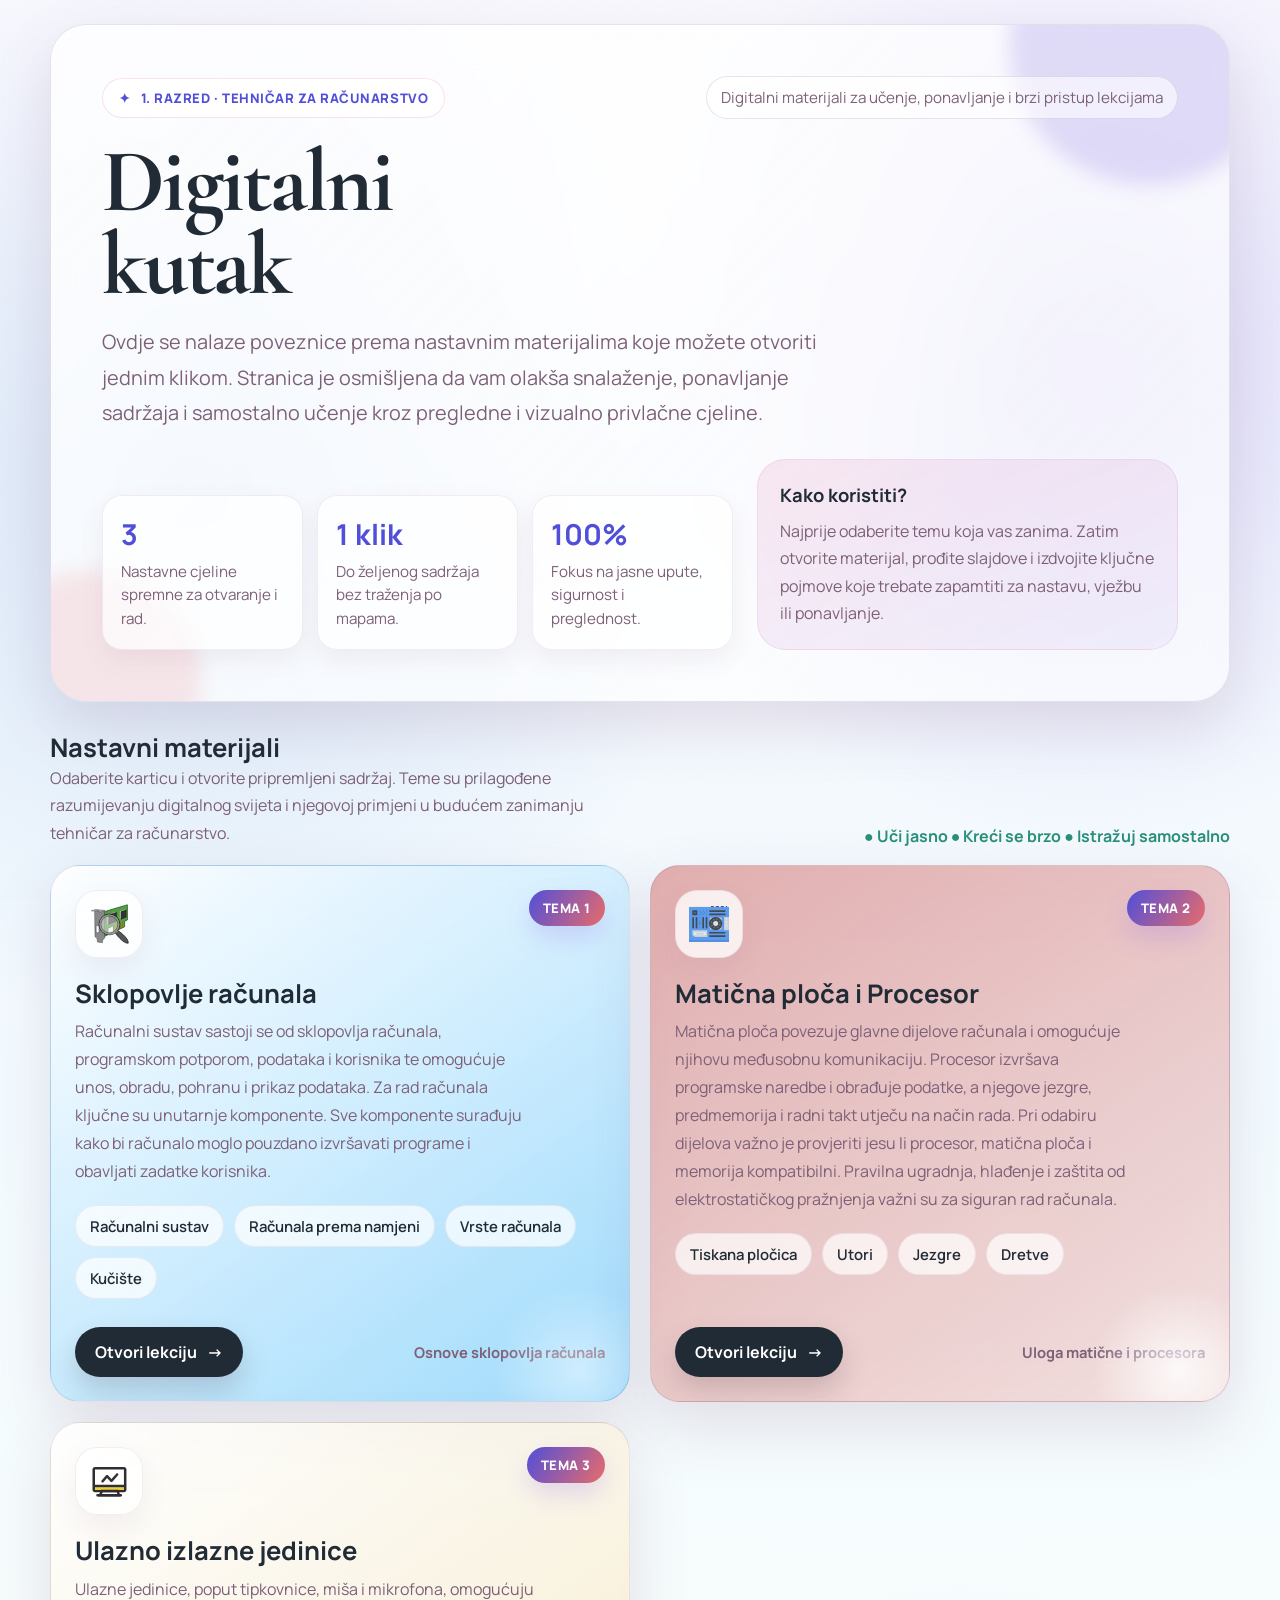
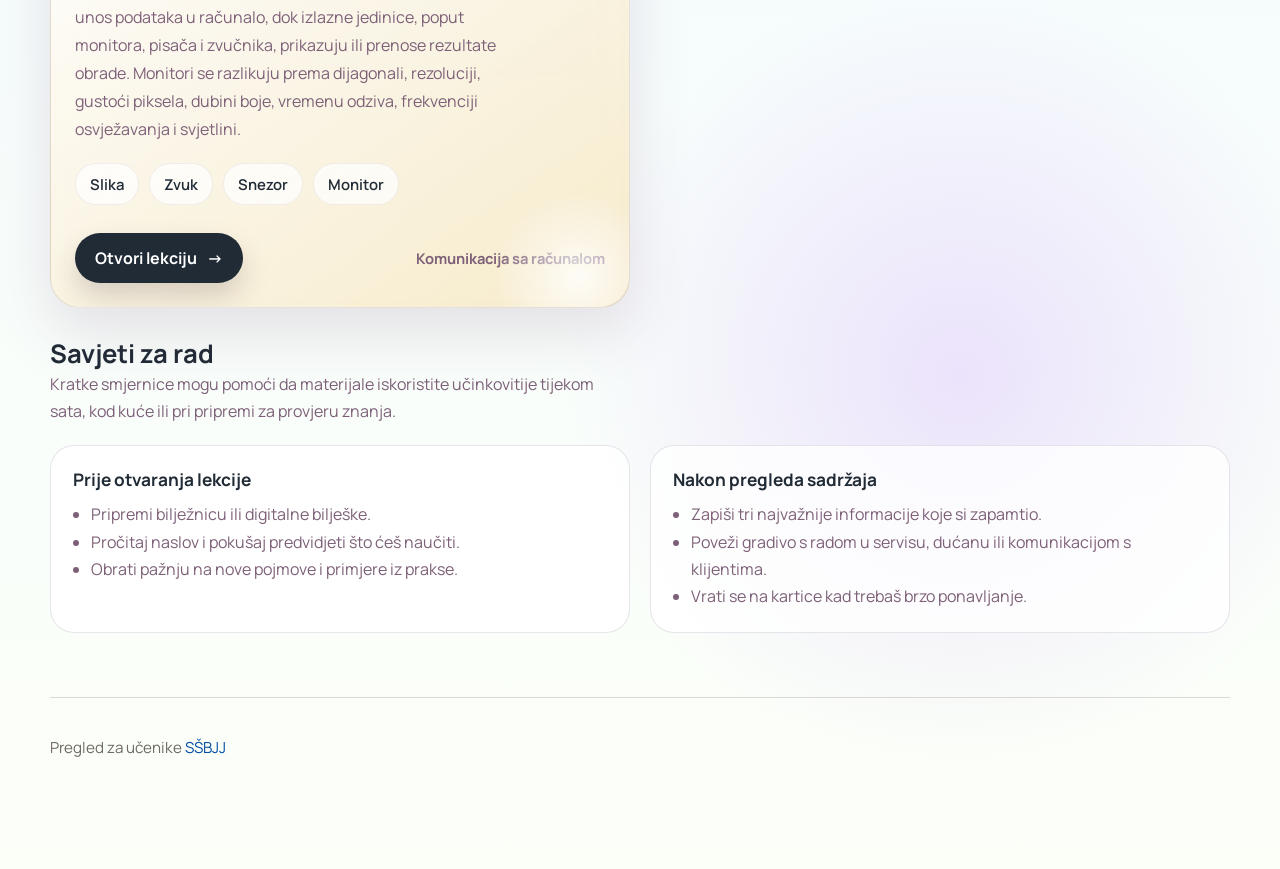
==== commit 87252c43: "dorada materijala" ====
--- a/index.html
+++ b/index.html
@@ -809,41 +809,26 @@
           aria-label="Otvori materijal Ulazno izlazne jedinice">
           <div class="card-top">
             <div class="icon-wrap" aria-hidden="true">
-              <svg viewBox="0 0 32 32" xmlns="http://www.w3.org/2000/svg" xmlns:xlink="http://www.w3.org/1999/xlink"
-                fill="#000000" width="34">
+              <svg viewBox="0 0 1024 1024" width="50px" class="icon" version="1.1" xmlns="http://www.w3.org/2000/svg" fill="#000000">
                 <g id="SVGRepo_bgCarrier" stroke-width="0"></g>
                 <g id="SVGRepo_tracerCarrier" stroke-linecap="round" stroke-linejoin="round"></g>
                 <g id="SVGRepo_iconCarrier">
-                  <defs>
-                    <linearGradient id="a" x1="4.494" y1="-1712.086" x2="13.832" y2="-1695.914"
-                      gradientTransform="translate(0 1720)" gradientUnits="userSpaceOnUse">
-                      <stop offset="0" stop-color="#2368c4"></stop>
-                      <stop offset="0.5" stop-color="#1a5dbe"></stop>
-                      <stop offset="1" stop-color="#1146ac"></stop>
-                    </linearGradient>
-                  </defs>
-                  <title>file_type_word</title>
                   <path
-                    d="M28.806,3H9.705A1.192,1.192,0,0,0,8.512,4.191h0V9.5l11.069,3.25L30,9.5V4.191A1.192,1.192,0,0,0,28.806,3Z"
-                    style="fill:#41a5ee"></path>
-                  <path d="M30,9.5H8.512V16l11.069,1.95L30,16Z" style="fill:#2b7cd3"></path>
-                  <path d="M8.512,16v6.5L18.93,23.8,30,22.5V16Z" style="fill:#185abd"></path>
-                  <path d="M9.705,29h19.1A1.192,1.192,0,0,0,30,27.809h0V22.5H8.512v5.309A1.192,1.192,0,0,0,9.705,29Z"
-                    style="fill:#103f91"></path>
-                  <path d="M16.434,8.2H8.512V24.45h7.922a1.2,1.2,0,0,0,1.194-1.191V9.391A1.2,1.2,0,0,0,16.434,8.2Z"
-                    style="opacity:0.10000000149011612;isolation:isolate"></path>
-                  <path d="M15.783,8.85H8.512V25.1h7.271a1.2,1.2,0,0,0,1.194-1.191V10.041A1.2,1.2,0,0,0,15.783,8.85Z"
-                    style="opacity:0.20000000298023224;isolation:isolate"></path>
-                  <path d="M15.783,8.85H8.512V23.8h7.271a1.2,1.2,0,0,0,1.194-1.191V10.041A1.2,1.2,0,0,0,15.783,8.85Z"
-                    style="opacity:0.20000000298023224;isolation:isolate"></path>
-                  <path d="M15.132,8.85H8.512V23.8h6.62a1.2,1.2,0,0,0,1.194-1.191V10.041A1.2,1.2,0,0,0,15.132,8.85Z"
-                    style="opacity:0.20000000298023224;isolation:isolate"></path>
+                    d="M225.1 251.9h592.7c14.2 0 25.8 11.5 25.8 25.8V690c0 14.2-11.5 25.8-25.8 25.8H225.1c-14.2 0-25.8-11.5-25.8-25.8V277.6c0-14.2 11.6-25.7 25.8-25.7z"
+                    fill="#FFFFFF"></path>
                   <path
-                    d="M3.194,8.85H15.132a1.193,1.193,0,0,1,1.194,1.191V21.959a1.193,1.193,0,0,1-1.194,1.191H3.194A1.192,1.192,0,0,1,2,21.959V10.041A1.192,1.192,0,0,1,3.194,8.85Z"
-                    style="fill:url(#a)"></path>
+                    d="M817.9 741.5H225.1c-28.4 0-51.5-23.1-51.5-51.5V277.6c0-28.4 23.1-51.5 51.5-51.5h592.7c28.4 0 51.5 23.1 51.5 51.5V690c0.1 28.4-23 51.5-51.4 51.5zM225.1 277.6V690h592.7V277.6H225.1z"
+                    fill="#2F2F33"></path>
                   <path
-                    d="M6.9,17.988c.023.184.039.344.046.481h.028c.01-.13.032-.287.065-.47s.062-.338.089-.465l1.255-5.407h1.624l1.3,5.326a7.761,7.761,0,0,1,.162,1h.022a7.6,7.6,0,0,1,.135-.975l1.039-5.358h1.477l-1.824,7.748H10.591L9.354,14.742q-.054-.222-.122-.578t-.084-.52H9.127q-.021.189-.084.561c-.042.249-.075.432-.1.552L7.78,19.871H6.024L4.19,12.127h1.5l1.131,5.418A4.469,4.469,0,0,1,6.9,17.988Z"
-                    style="fill:#fff"></path>
+                    d="M379.7 544.1c-6 0-12.1-2.1-17-6.4-10.7-9.4-11.7-25.7-2.3-36.4l92.2-104.8c4.8-5.5 11.8-8.7 19.1-8.8 7.2 0.3 14.3 3 19.3 8.3l70.9 77.2L659.2 362c9.4-10.7 25.7-11.8 36.4-2.4s11.8 25.7 2.4 36.4L581.6 528.8c-4.8 5.5-11.8 8.7-19.1 8.8-7.1 0.1-14.3-2.9-19.3-8.3L472.3 452l-73.2 83.3c-5.1 5.8-12.2 8.8-19.4 8.8z"
+                    fill="#333333"></path>
+                  <path d="M225.1 638.4h592.7v51.5H225.1z" fill="#F4CE26"></path>
+                  <path d="M212.2 586.9h631.4v51.5H212.2z" fill="#303033"></path>
+                  <path
+                    d="M276.7 780.2h476.8c14.2 0 25.8 11.5 25.8 25.8 0 14.2-11.5 25.8-25.8 25.8H276.7c-14.2 0-25.8-11.5-25.8-25.8s11.5-25.8 25.8-25.8z"
+                    fill="#2F2F33"></path>
+                  <path d="M748.9 831.7H289.1L349.9 690h358.6l40.4 141.7z m-381.6-51.5h313.3l-11-38.7H383.8l-16.5 38.7z"
+                    fill="#2F2F33"></path>
                 </g>
               </svg>
             </div>
@@ -852,16 +837,17 @@
 
           <h3>Ulazno izlazne jedinice</h3>
           <p>
-            Materijal uvodi učenike u radno okruženje programa Microsoft Word te objašnjava kako izraditi,
-            urediti i oblikovati tekstualni dokument. Kroz primjere uče se pokretanje programa, rad sa
-            sučeljem, spremanje datoteka te osnovno oblikovanje teksta, odlomaka, stranice, tablica i slika.
+            Ulazne jedinice, poput tipkovnice, miša i mikrofona, omogućuju unos podataka u računalo, dok izlazne
+            jedinice, poput monitora, pisača i zvučnika, prikazuju ili prenose rezultate obrade.
+            Monitori se razlikuju prema dijagonali, rezoluciji, gustoći piksela, dubini boje, vremenu odziva,
+            frekvenciji osvježavanja i svjetlini.
           </p>
 
           <div class="highlights" aria-label="Ključne teme">
-            <span class="chip">Sučelje i kartice</span>
-            <span class="chip">Pisanje i oblikovanje teksta</span>
-            <span class="chip">Odlomci i stranica</span>
-            <span class="chip">Tablice i slike</span>
+            <span class="chip">Slika</span>
+            <span class="chip">Zvuk</span>
+            <span class="chip">Snezor</span>
+            <span class="chip">Monitor</span>
           </div>
 
           <div class="cta-row">
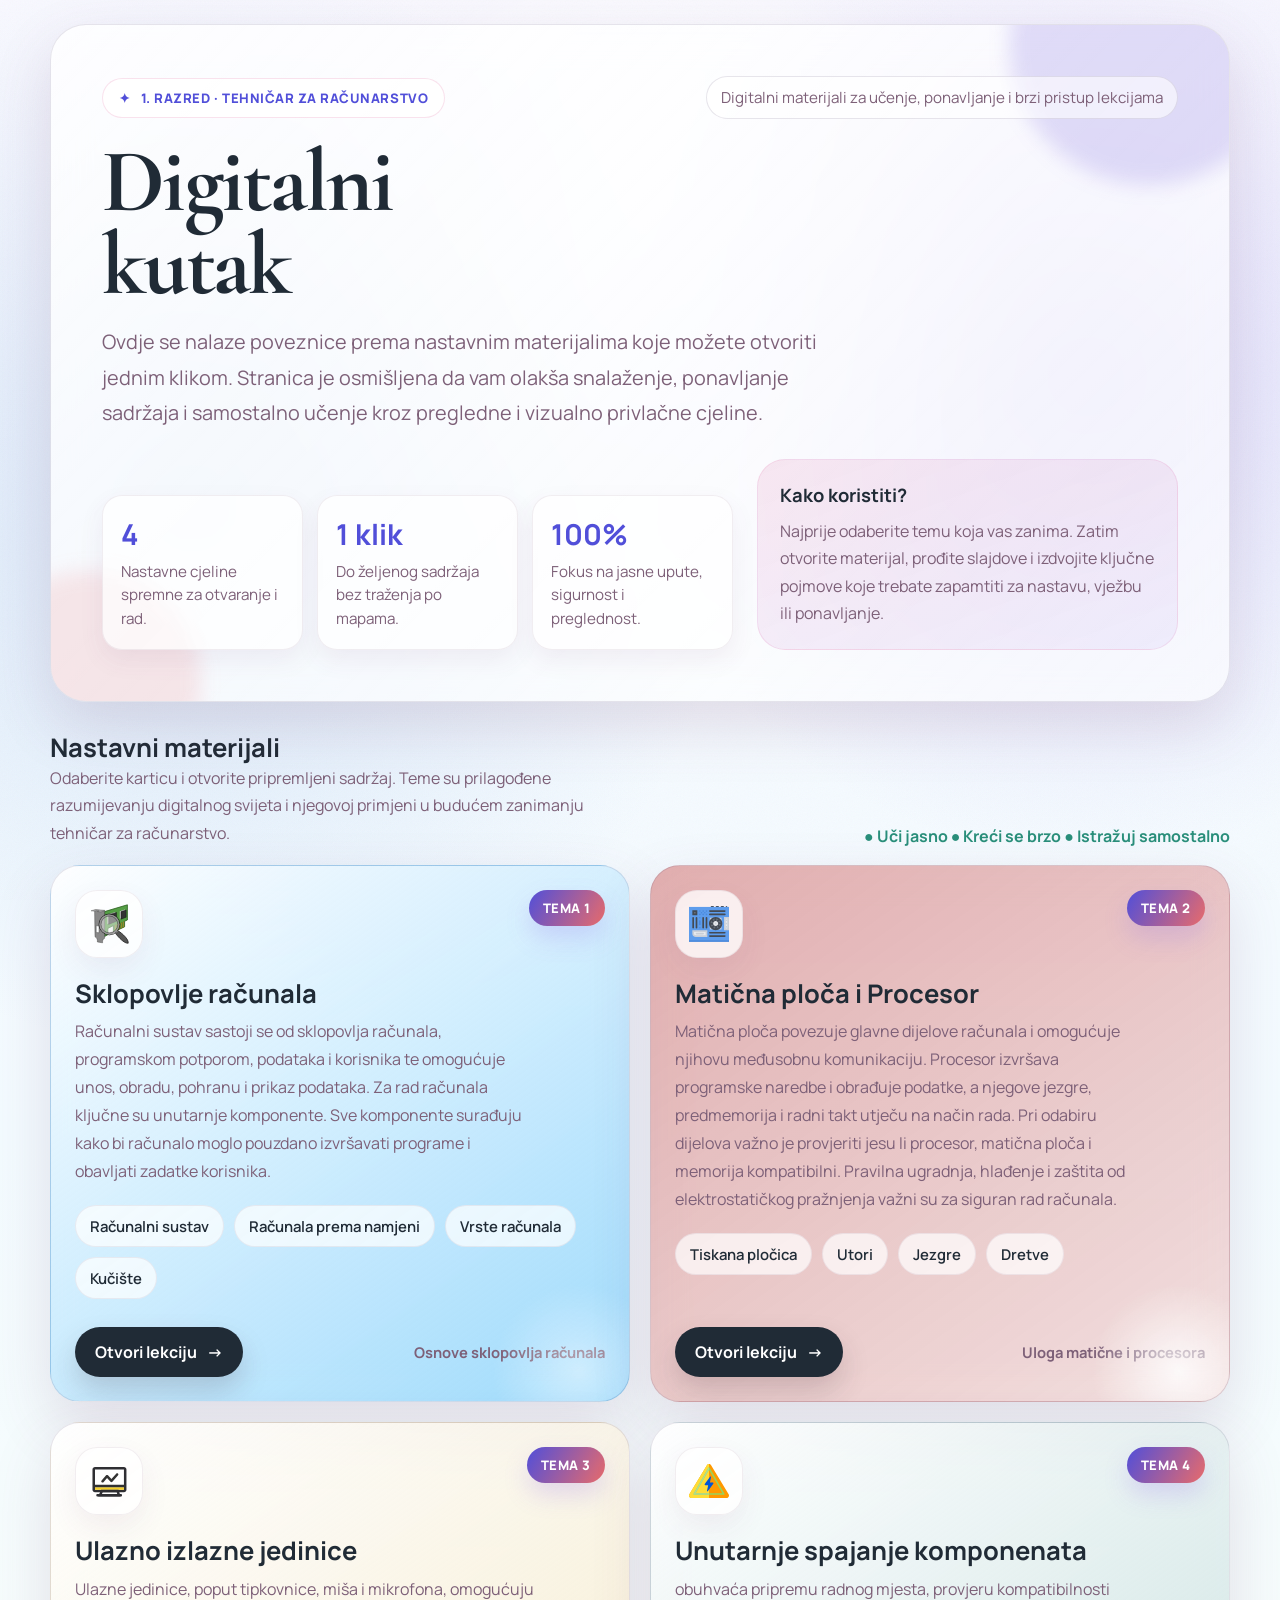
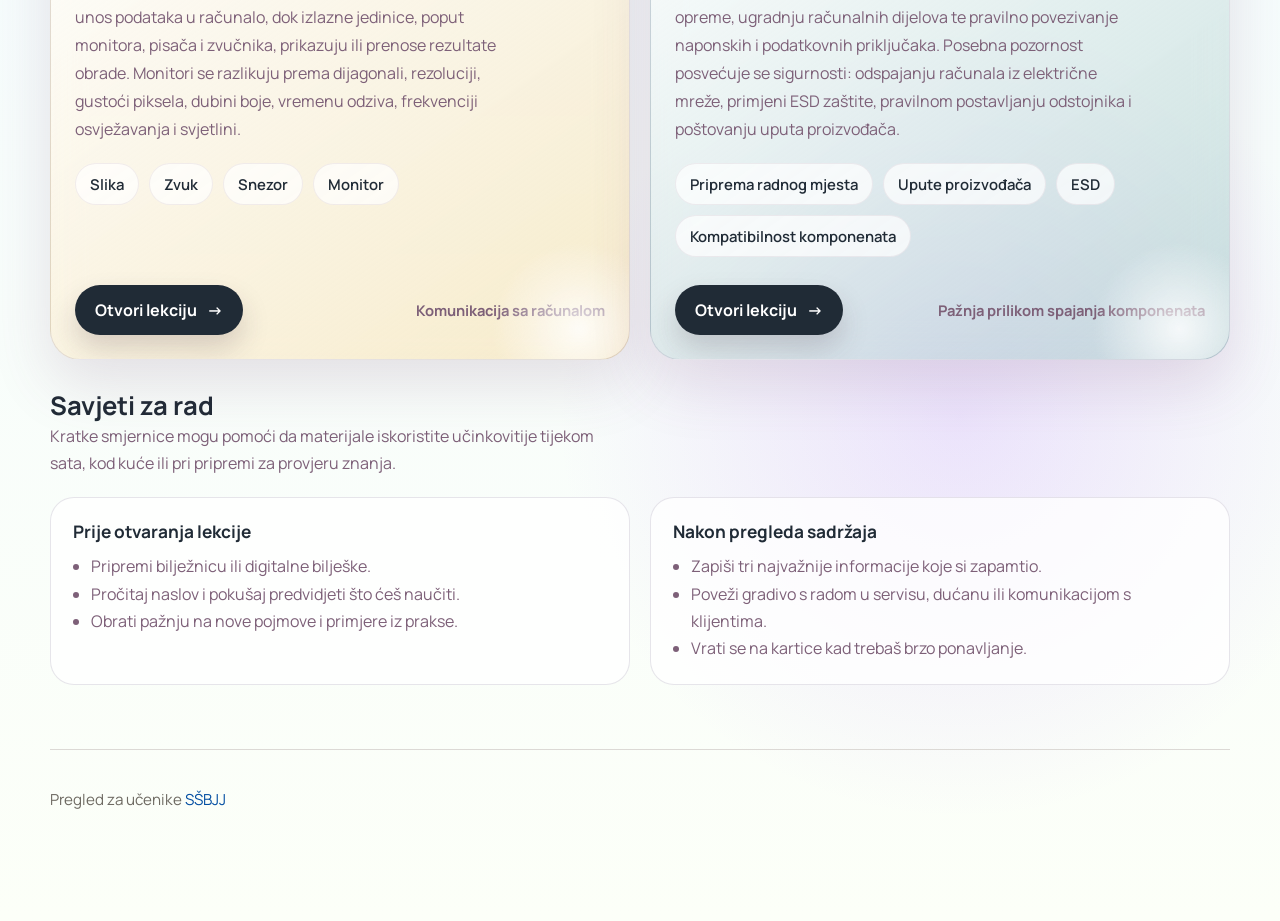
==== commit 0eada6d8: "dodavanje sprezentacije na popis u index" ====
--- a/index.html
+++ b/index.html
@@ -551,7 +551,7 @@
       <div class="hero-grid">
         <div class="stats" aria-label="Brzi pregled materijala">
           <div class="stat">
-            <strong>3</strong>
+            <strong>4</strong>
             <span>Nastavne cjeline spremne za otvaranje i rad.</span>
           </div>
           <div class="stat">
@@ -809,7 +809,8 @@
           aria-label="Otvori materijal Ulazno izlazne jedinice">
           <div class="card-top">
             <div class="icon-wrap" aria-hidden="true">
-              <svg viewBox="0 0 1024 1024" width="50px" class="icon" version="1.1" xmlns="http://www.w3.org/2000/svg" fill="#000000">
+              <svg viewBox="0 0 1024 1024" width="50px" class="icon" version="1.1" xmlns="http://www.w3.org/2000/svg"
+                fill="#000000">
                 <g id="SVGRepo_bgCarrier" stroke-width="0"></g>
                 <g id="SVGRepo_tracerCarrier" stroke-linecap="round" stroke-linejoin="round"></g>
                 <g id="SVGRepo_iconCarrier">
@@ -856,82 +857,58 @@
           </div>
         </a>
 
-        <!-- <a class="card card--yellow" href="./vrste-komunikacije.html" target="_blank" rel="noopener noreferrer"
-          aria-label="Otvori materijal Vrste elektroničke komunikacije">
+        <a class="card card--green" href="./unutarnje-spajanje.html" target="_blank" rel="noopener noreferrer"
+          aria-label="Otvori materijal Unutarnje spajanje komponenata">
           <div class="card-top">
             <div class="icon-wrap" aria-hidden="true">
-              <svg fill="rgba(243, 181, 60, .55)" width="34px" height="34px" viewBox="0 0 64 64" version="1.1"
-                xml:space="preserve" xmlns="http://www.w3.org/2000/svg" xmlns:xlink="http://www.w3.org/1999/xlink"
-                stroke="rgba(243, 181, 60, .55)" stroke-width="1.92">
+              <svg width="40" version="1.1" id="Layer_1" xmlns="http://www.w3.org/2000/svg"
+                xmlns:xlink="http://www.w3.org/1999/xlink" viewBox="0 0 512 512" xml:space="preserve" fill="#000000">
                 <g id="SVGRepo_bgCarrier" stroke-width="0"></g>
                 <g id="SVGRepo_tracerCarrier" stroke-linecap="round" stroke-linejoin="round"></g>
                 <g id="SVGRepo_iconCarrier">
-                  <g id="smart_lamp"></g>
-                  <g id="e-wallet"></g>
-                  <g id="virtual_reality"></g>
-                  <g id="payment"></g>
-                  <g id="cloud_storage"></g>
-                  <g id="security_camera"></g>
-                  <g id="smart_home"></g>
-                  <g id="connection"></g>
-                  <g id="game"></g>
-                  <g id="drone"></g>
-                  <g id="smart_car"></g>
-                  <g id="camera"></g>
-                  <g id="online_business"></g>
-                  <g id="smartwatch"></g>
-                  <g id="online_shopping"></g>
-                  <g id="smart_Television"></g>
-                  <g id="security"></g>
-                  <g id="communication">
-                    <g>
-                      <path
-                        d="M35,30c2.2,0,4-1.8,4-4s-1.8-4-4-4c-2.2,0-4,1.8-4,4S32.8,30,35,30z M35,24c1.1,0,2,0.9,2,2s-0.9,2-2,2s-2-0.9-2-2 S33.9,24,35,24z">
-                      </path>
-                      <path
-                        d="M24,30c2.2,0,4-1.8,4-4s-1.8-4-4-4s-4,1.8-4,4S21.8,30,24,30z M24,24c1.1,0,2,0.9,2,2s-0.9,2-2,2s-2-0.9-2-2 S22.9,24,24,24z">
-                      </path>
-                      <path
-                        d="M13,22c-2.2,0-4,1.8-4,4s1.8,4,4,4s4-1.8,4-4S15.2,22,13,22z M13,28c-1.1,0-2-0.9-2-2s0.9-2,2-2s2,0.9,2,2S14.1,28,13,28z ">
-                      </path>
-                      <path
-                        d="M60.3,9.1c-0.4-0.1-0.8,0-1.1,0.3l-8.5,10.2C50,20.5,48.8,21,47.7,21H45v-6c0-3.3-2.7-6-6-6H9c-3.3,0-6,2.7-6,6v39 c0,0.4,0.3,0.8,0.7,0.9C3.8,55,3.9,55,4,55c0.3,0,0.6-0.1,0.8-0.4l8.5-10.2c0.8-0.9,1.9-1.4,3.1-1.4H19v6c0,3.3,2.7,6,6,6h30 c3.3,0,6-2.7,6-6V10C61,9.6,60.7,9.2,60.3,9.1z M11.7,43.2L5,51.2V15c0-2.2,1.8-4,4-4h30c2.2,0,4,1.8,4,4v22c0,2.2-1.8,4-4,4H16.3 C14.6,41,12.9,41.8,11.7,43.2z M59,49c0,2.2-1.8,4-4,4H25c-2.2,0-4-1.8-4-4v-6h18c3.3,0,6-2.7,6-6V23h2.7c1.8,0,3.5-0.8,4.6-2.2 l6.7-8.1V49z">
-                      </path>
-                      <path
-                        d="M47,38c0,2.2,1.8,4,4,4s4-1.8,4-4s-1.8-4-4-4S47,35.8,47,38z M53,38c0,1.1-0.9,2-2,2s-2-0.9-2-2s0.9-2,2-2S53,36.9,53,38z ">
-                      </path>
-                    </g>
-                  </g>
-                  <g id="remote_control"></g>
-                  <g id="satelite_dish"></g>
+                  <path style="fill:#FF9900;"
+                    d="M507.494,426.066L282.864,53.536c-5.677-9.415-15.87-15.172-26.865-15.172 c-10.994,0-21.188,5.756-26.865,15.172L4.506,426.066c-5.842,9.689-6.015,21.774-0.451,31.625 c5.564,9.852,16.001,15.944,27.315,15.944h449.259c11.314,0,21.751-6.093,27.315-15.944 C513.509,447.839,513.336,435.755,507.494,426.066z">
+                  </path>
+                  <path style="fill:#FFDC35;"
+                    d="M255.999,38.365c-10.994,0-21.188,5.756-26.865,15.172L4.506,426.066 c-5.842,9.689-6.015,21.774-0.451,31.625c5.564,9.852,16.001,15.944,27.315,15.944h224.629L255.999,38.365L255.999,38.365z">
+                  </path>
+                  <path style="fill:#96d35f;"
+                    d="M445.326,432.791H67.108c-3.591,0-6.911-1.909-8.718-5.012c-1.807-3.104-1.827-6.934-0.055-10.056 L247.23,85.028c1.792-3.155,5.139-5.106,8.767-5.107c0.001,0,0.003,0,0.004,0c3.626,0,6.974,1.946,8.767,5.099l189.324,332.694 c1.777,3.123,1.759,6.955-0.047,10.061S448.918,432.791,445.326,432.791z M84.436,412.616h343.543L256.013,110.423L84.436,412.616z">
+                  </path>
+                  <path style="fill:#b1dd8c;"
+                    d="M256.332,412.616H84.436l171.576-302.192l-0.01-30.501h-0.005c-3.628,0.001-6.976,1.951-8.767,5.107 L58.336,417.722c-1.773,3.123-1.752,6.953,0.055,10.056c1.807,3.104,5.127,5.012,8.718,5.012h189.224v-20.175H256.332z">
+                  </path>
+                  <path style="fill:#0056d6;"
+                    d="M311.149,290.496c2.056-2.81,2.357-6.537,0.781-9.642c-1.576-3.105-4.763-5.061-8.244-5.061h-36.06 l14.619-71.475c0.544-2.655-0.837-5.331-3.315-6.427c-2.478-1.097-5.387-0.319-6.986,1.868l-70.319,96.148 c-2.056,2.81-2.357,6.537-0.781,9.642c1.576,3.105,4.763,5.061,8.244,5.061h36.06l-14.619,71.475 c-0.544,2.655,0.837,5.331,3.315,6.428c2.478,1.097,5.387,0.319,6.986-1.868L311.149,290.496z">
+                  </path>
                 </g>
               </svg>
             </div>
             <span class="tag">Tema 4</span>
           </div>
 
-          <h3>Vrste elektroničke komunikacije</h3>
+          <h3>Unutarnje spajanje komponenata</h3>
           <p>
-            Materijal sadrži primjere pomoću kojih učenici upoznaju e-poštu, chat aplikacije, videopozive i alate
-            za timsku suradnju te razlikuju formalnu od neformalne komunikacije. Obrađuju se struktura poslovne
-            e-poruke, pravila poslovnog bontona, primjeren jezik i profesionalan ton u komunikaciji s klijentima i
-            suradnicima.
+            obuhvaća pripremu radnog mjesta, provjeru kompatibilnosti opreme, ugradnju računalnih dijelova te pravilno
+            povezivanje naponskih i podatkovnih priključaka. Posebna pozornost posvećuje se sigurnosti: odspajanju
+            računala iz električne mreže, primjeni ESD zaštite, pravilnom postavljanju odstojnika i poštovanju uputa
+            proizvođača.
           </p>
 
           <div class="highlights" aria-label="Ključne teme">
-            <span class="chip">Eketronička komunikacija</span>
-            <span class="chip">Formalno / Neformalno</span>
-            <span class="chip">Pravila pisanja</span>
-            <span class="chip">Rizične poruke</span>
+            <span class="chip">Priprema radnog mjesta</span>
+            <span class="chip">Upute proizvođača</span>
+            <span class="chip">ESD</span>
+            <span class="chip">Kompatibilnost komponenata</span>
           </div>
 
           <div class="cta-row">
             <span class="cta">Otvori lekciju <span aria-hidden="true">→</span></span>
-            <span class="meta">Komunikacija sa klijentima</span>
+            <span class="meta">Pažnja prilikom spajanja komponenata</span>
           </div>
         </a>
 
-        <a class="card card--red-dark" href="./posta.html" target="_blank" rel="noopener noreferrer"
+        <!-- <a class="card card--red-dark" href="./posta.html" target="_blank" rel="noopener noreferrer"
           aria-label="Otvori materijal Programi za oblikovanje i obradu teksta – MS Word">
           <div class="card-top">
             <div class="icon-wrap" aria-hidden="true">
--- a/extra.css
+++ b/extra.css
@@ -16,6 +16,10 @@
     --ssbjj-secondary: #034ea2;
 }
 
+.none {
+    display: none;
+}
+
 .flex {
     display: flex;
 }
@@ -51,6 +55,11 @@
 .mx-auto {
     margin-right: auto;
     margin-left: auto;
+}
+
+.mx-2 {
+    margin-left: 2rem;
+    margin-right: 2rem;
 }
 
 .primary {
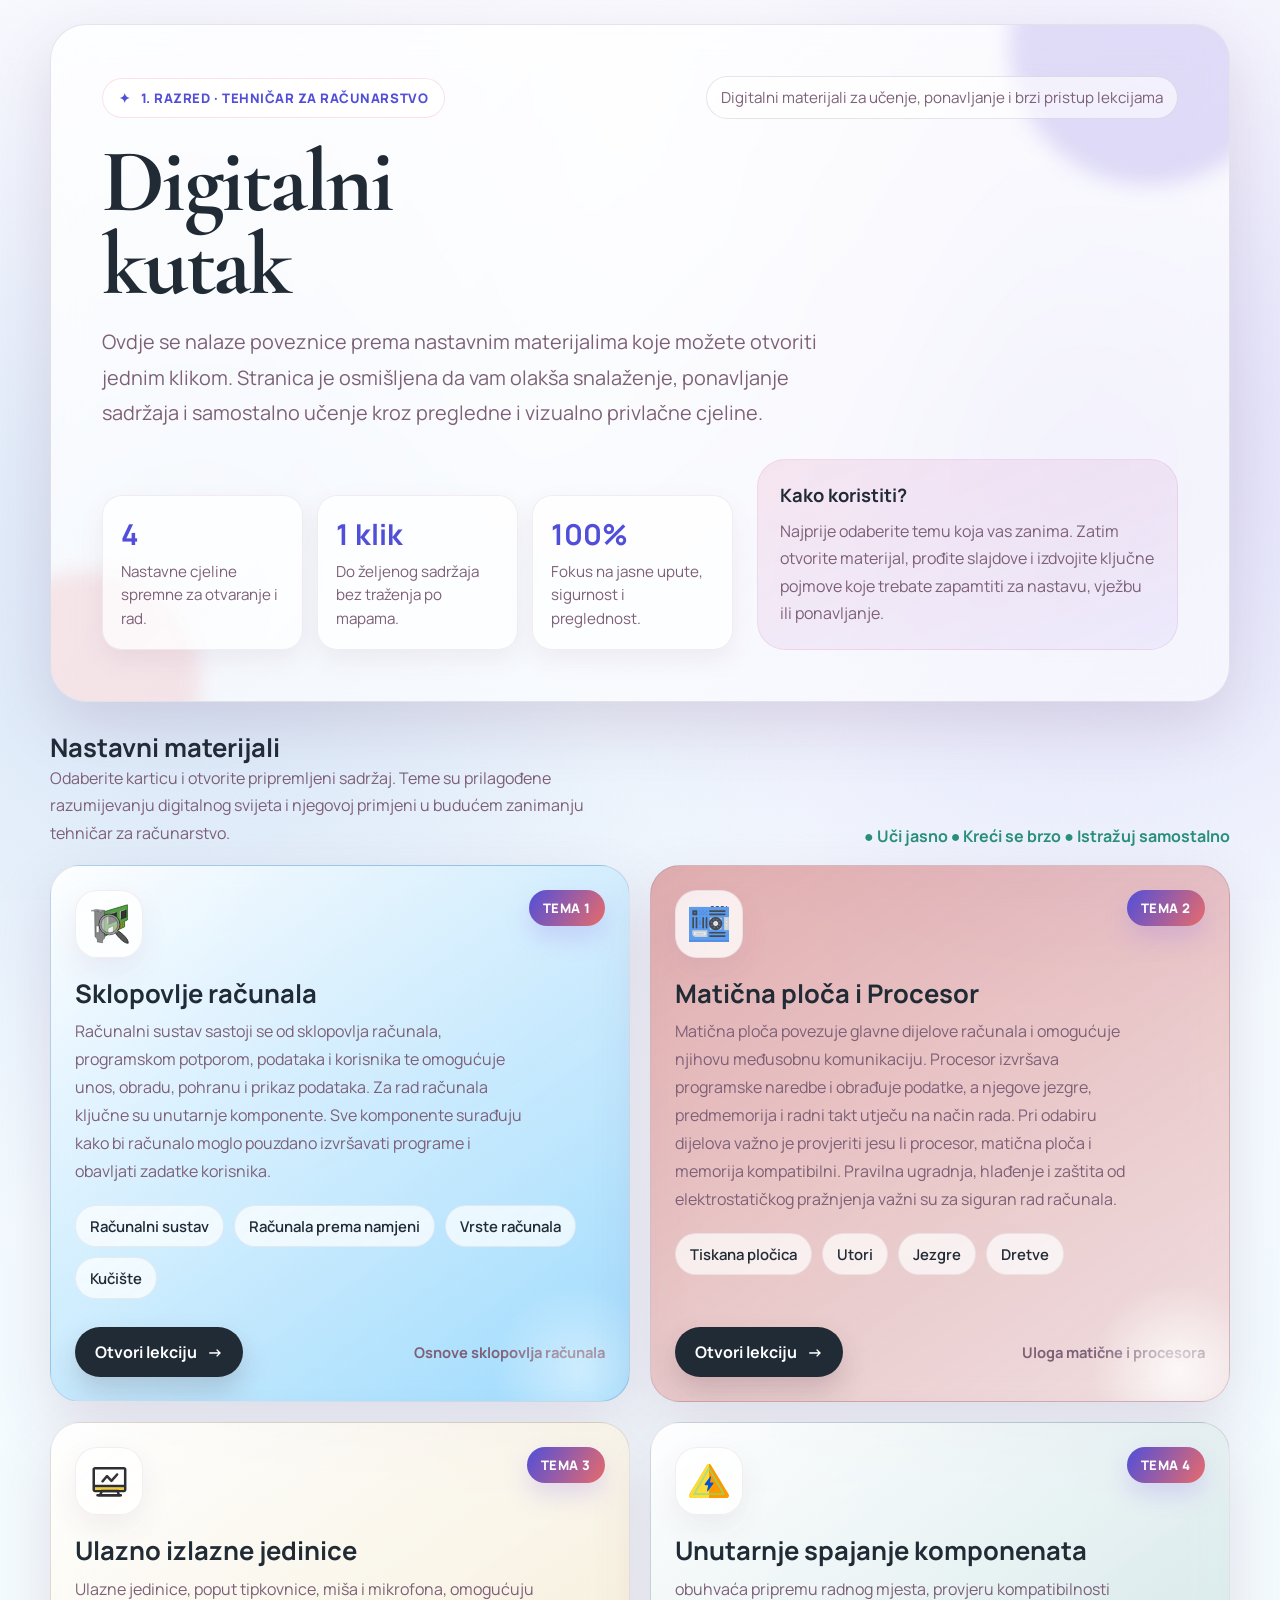
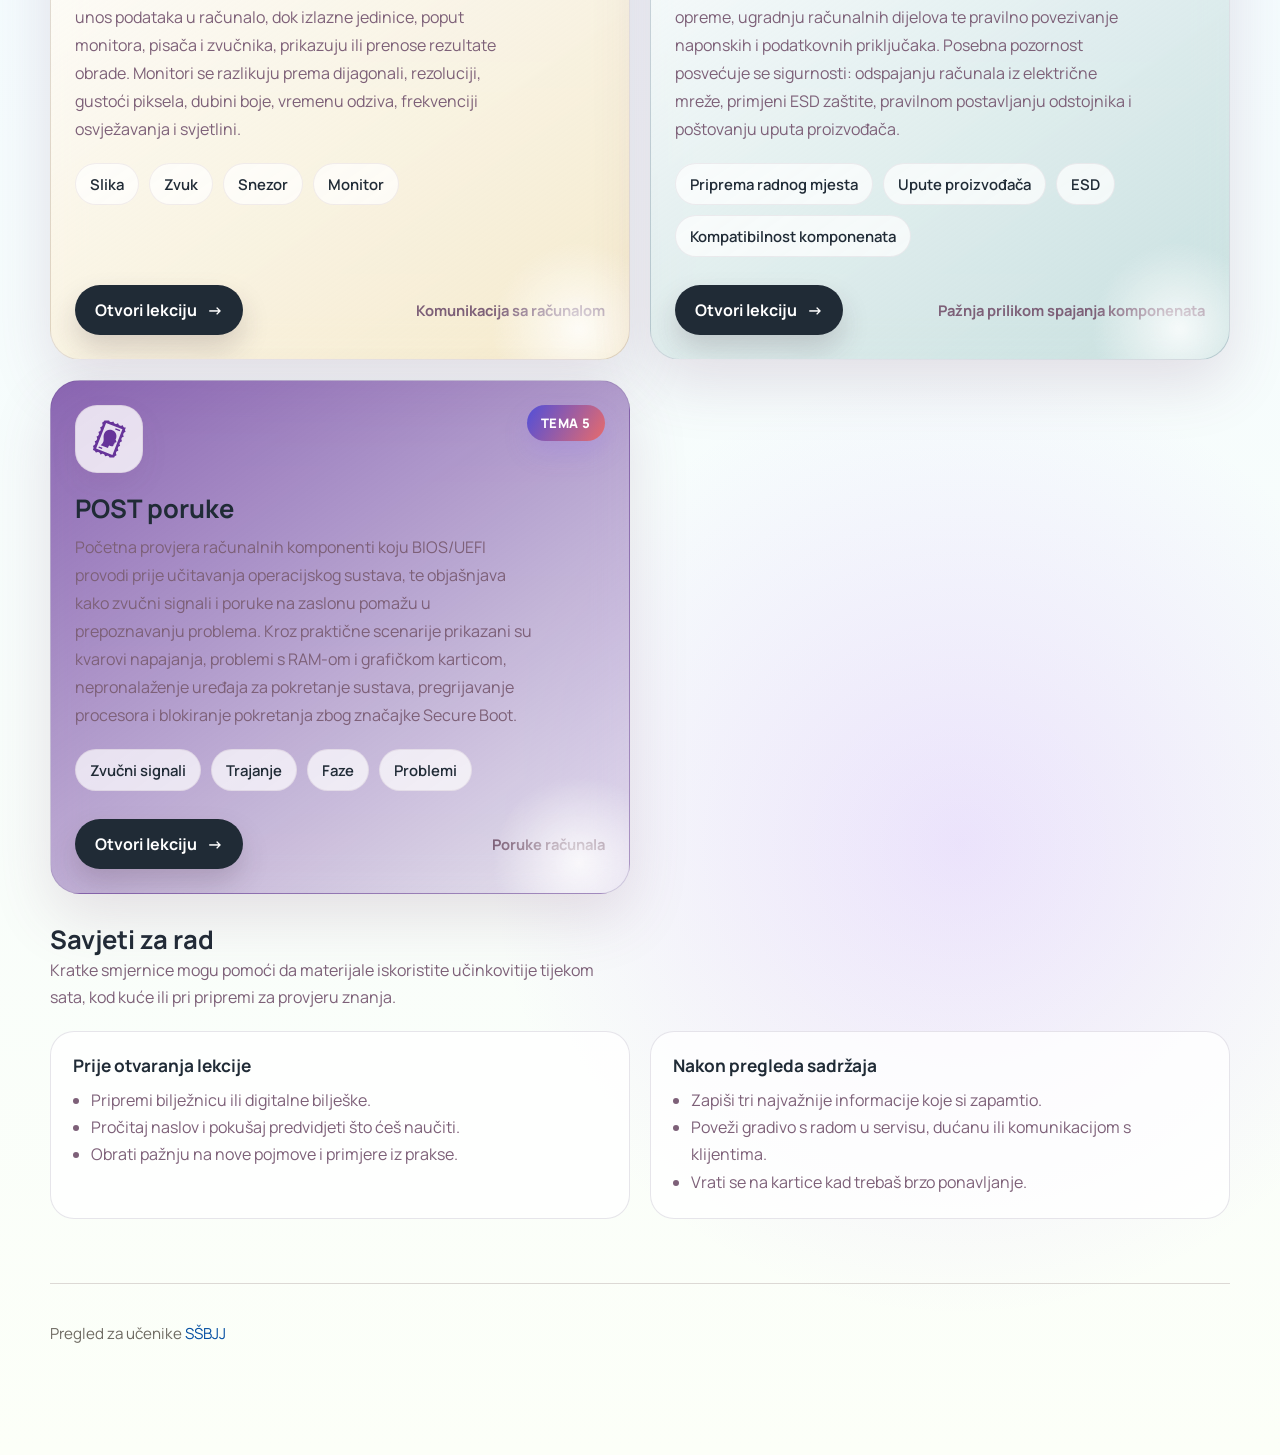
==== commit 537d958b: "otkrivanje post poruka" ====
--- a/index.html
+++ b/index.html
@@ -313,6 +313,14 @@
 
     .card--green {
       background: linear-gradient(145deg, rgba(255, 255, 255, 0.92), rgba(62, 139, 135, 0.25));
+    }
+
+    .card--rebeccapurple {
+      background: linear-gradient(145deg, rgba(102, 51, 153, 0.75), rgba(102, 51, 153, 0.12));
+    }
+
+    .card--orange {
+      background: linear-gradient(145deg, rgba(191, 114, 27, 0.35), rgba(226, 159, 51, 0.1));
     }
 
     .card-top {
@@ -908,46 +916,45 @@
           </div>
         </a>
 
-        <!-- <a class="card card--red-dark" href="./posta.html" target="_blank" rel="noopener noreferrer"
+        <a class="card card--rebeccapurple" href="./post.html" target="_blank" rel="noopener noreferrer"
           aria-label="Otvori materijal Programi za oblikovanje i obradu teksta – MS Word">
           <div class="card-top">
             <div class="icon-wrap" aria-hidden="true">
-              <svg viewBox="0 0 24 24" fill="none" width="34px" xmlns="http://www.w3.org/2000/svg">
+              <svg viewBox="0 0 512 512" width="40" xmlns="http://www.w3.org/2000/svg" fill="#000000">
                 <g id="SVGRepo_bgCarrier" stroke-width="0"></g>
                 <g id="SVGRepo_tracerCarrier" stroke-linecap="round" stroke-linejoin="round"></g>
                 <g id="SVGRepo_iconCarrier">
-                  <path d="M4 7.00005L10.2 11.65C11.2667 12.45 12.7333 12.45 13.8 11.65L20 7" stroke="#bf211b"
-                    stroke-width="2" stroke-linecap="round" stroke-linejoin="round"></path>
-                  <rect x="3" y="5" width="18" height="14" rx="2" stroke="#bf211b" stroke-width="2"
-                    stroke-linecap="round"></rect>
+                  <path fill="#663399"
+                    d="M196.7 18c-.4 1.79-.9 3.57-1.6 5.3-4.1 10.64-13.7 18.25-25 19.97l-3.1 8.04c7.2 8.9 9 21 4.9 31.62-4.2 10.62-13.7 18.27-25 19.97l-3.1 8c7.1 8.9 8.9 21 4.8 31.7-4.1 10.6-13.7 18.2-25 19.9l-3.1 8.1c7.2 8.9 9 21 4.8 31.6-4.1 10.6-13.6 18.3-24.9 20l-3.2 8c7.2 8.9 9 21 4.9 31.6-4.2 10.6-13.7 18.3-24.98 20l-3.13 8c7.15 8.9 8.99 21 4.84 31.6a31.821 31.821 0 0 1-24.97 20l-3.12 8c7.15 8.9 8.98 21 4.84 31.7-1.23 3.1-2.94 6-5.03 8.6l4.2 9.9c3.36.2 6.71.9 9.92 2.2 10.62 4.1 18.28 13.7 20 24.9l8.03 3.2c8.9-7.2 21-9 31.6-4.9 10.6 4.2 18.3 13.7 20 25l8 3.1c8.9-7.1 21-9 31.6-4.8 10.6 4.1 18.3 13.7 20 25l8 3.1c8.9-7.2 21-9 31.6-4.9 9.9 3.9 17.1 12.3 19.5 22.5h19.3c6-1.8 12.5-1.8 18.5 0h21.1c.3-2.8 1-5.6 2-8.3 4.1-10.6 13.7-18.3 25-20l3.1-8c-7.2-8.9-9-21-4.9-31.6 4.2-10.6 13.7-18.3 25-20l3.1-8c-7.1-8.9-8.9-21-4.8-31.7 4.1-10.6 13.7-18.2 25-19.9l3.1-8.1c-7.2-8.9-9-21-4.8-31.6 4.1-10.6 13.6-18.3 24.9-20l3.2-8c-7.2-8.9-9-21-4.9-31.6 4.2-10.6 13.7-18.3 25-20l3.1-8c-7.1-8.9-9-21-4.8-31.6a31.66 31.66 0 0 1 24.9-20l3.2-8.1c-7.2-8.9-9-20.9-4.9-31.6 1.8-4.4 4.5-8.4 7.8-11.5l-2.9-7.1c-4.7.4-9.5-.3-14-2.1-10.6-4.1-18.3-13.65-20-24.95l-8-3.12c-8.9 7.15-21 8.98-31.6 4.84-10.6-4.14-18.3-13.68-20-24.97l-8-3.13c-8.9 7.16-21 8.99-31.6 4.85-10.6-4.15-18.3-13.68-20-24.98l-8-3.12c-8.9 7.15-21 8.98-31.6 4.84-8.9-3.45-15.7-10.63-18.6-19.46zm22.4 31.83l208.7 81.37-127.9 328-208.7-81.4zM340 118.2l-6.5 16.8 59.6 23.3 6.5-16.8zm-73.2 20.3c-31.8.5-61.3 19.3-73.2 49.9-21.9 58.1 21.6 92.8-44.2 146.3l93.7 36.5c.5-5.3 10.5-33.2 19.1-31.9 0 0 34.7 17 47.6 7.5 5.2-4.1 2.5-19.9 2.5-19.9l11-1.6-1.8-8.5 7.2-2.5-1.8-9.5 24-7.8c2.2.5-5.9-28.5-11.9-34.7 2.9-4.5 5.6-9.3 7.5-14.2 15.9-40.8-5.3-87.3-47.7-103.8-10.5-4.1-21.4-6-32-5.8zM127.3 351.3l-6.5 16.7 44.7 17.5 6.5-16.8z">
+                  </path>
                 </g>
               </svg>
             </div>
             <span class="tag">Tema 5</span>
           </div>
 
-          <h3>Elektronička pošta u poslovanju</h3>
+          <h3>POST poruke</h3>
           <p>
-            Materijal uvodi učenike u poslovnu uporabu elektroničke pošte u programu Gmail te objašnjava kako otvoriti,
-            konfigurirati i sigurno koristiti e-mail račun. Kroz praktične primjere učenici uče postaviti dvofaktorsku
-            autentifikaciju, organizirati dolaznu poštu pomoću oznaka i filtara, sigurno slati privitke i velike
-            datoteke putem Google Drive poveznica te pisati jasne i profesionalne poslovne poruke.
+            Početna provjera računalnih komponenti koju BIOS/UEFI provodi prije učitavanja operacijskog sustava, te
+            objašnjava kako zvučni signali i poruke na zaslonu pomažu u prepoznavanju problema. Kroz praktične scenarije
+            prikazani su kvarovi napajanja, problemi s RAM-om i grafičkom karticom, nepronalaženje uređaja za pokretanje
+            sustava, pregrijavanje procesora i blokiranje pokretanja zbog značajke Secure Boot.
           </p>
 
           <div class="highlights" aria-label="Ključne teme">
-            <span class="chip">Račun i sigurnost</span>
-            <span class="chip">Oznake, filtri, pretraživanje</span>
-            <span class="chip">Poslovni odgovor</span>
-            <span class="chip">Automatizacija</span>
+            <span class="chip">Zvučni signali</span>
+            <span class="chip">Trajanje</span>
+            <span class="chip">Faze</span>
+            <span class="chip">Problemi</span>
           </div>
 
           <div class="cta-row">
             <span class="cta">Otvori lekciju <span aria-hidden="true">→</span></span>
-            <span class="meta">Osnove rada sa Gmailom</span>
+            <span class="meta">Poruke računala</span>
           </div>
         </a>
 
-        <a class="card card--green" href="./excel.html" target="_blank" rel="noopener noreferrer"
+        <!-- <a class="card card--green" href="./excel.html" target="_blank" rel="noopener noreferrer"
           aria-label="Otvori materijal Programi za oblikovanje i obradu teksta – MS Excel">
           <div class="card-top">
             <div class="icon-wrap" aria-hidden="true">
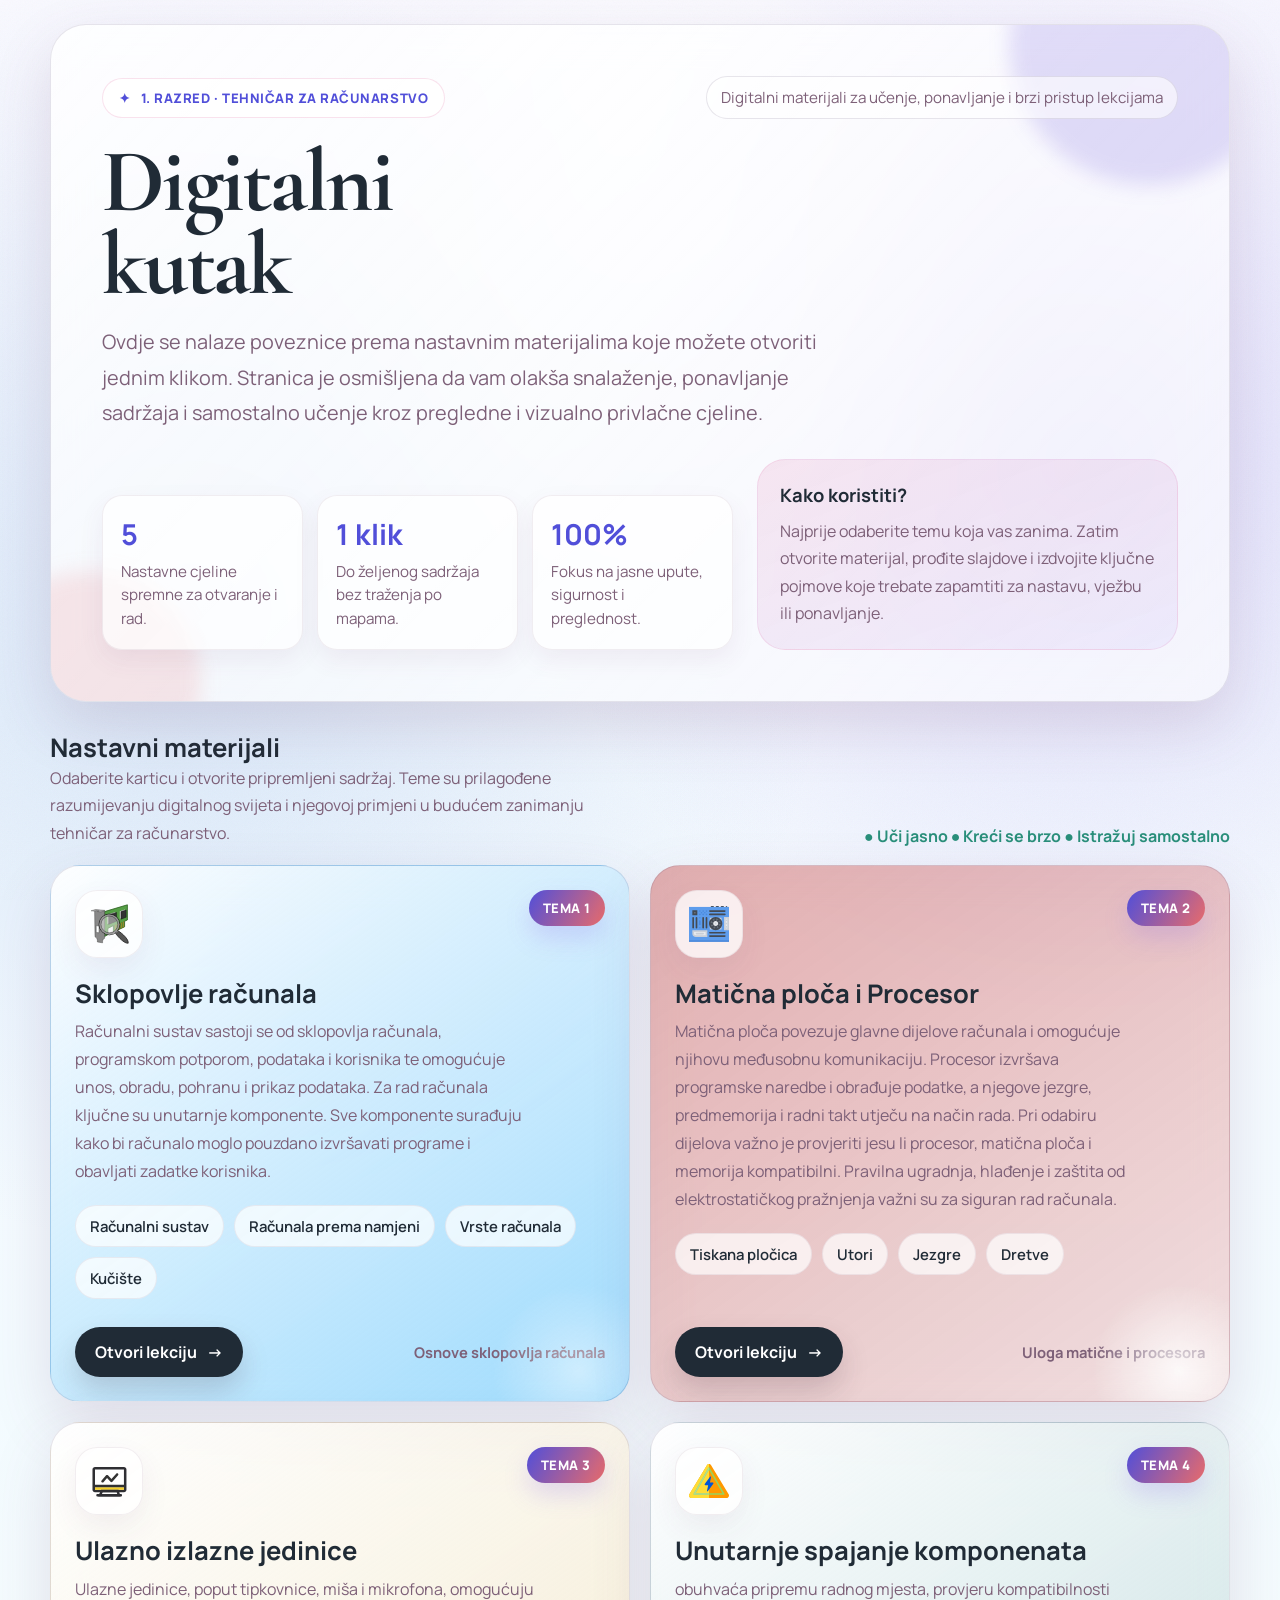
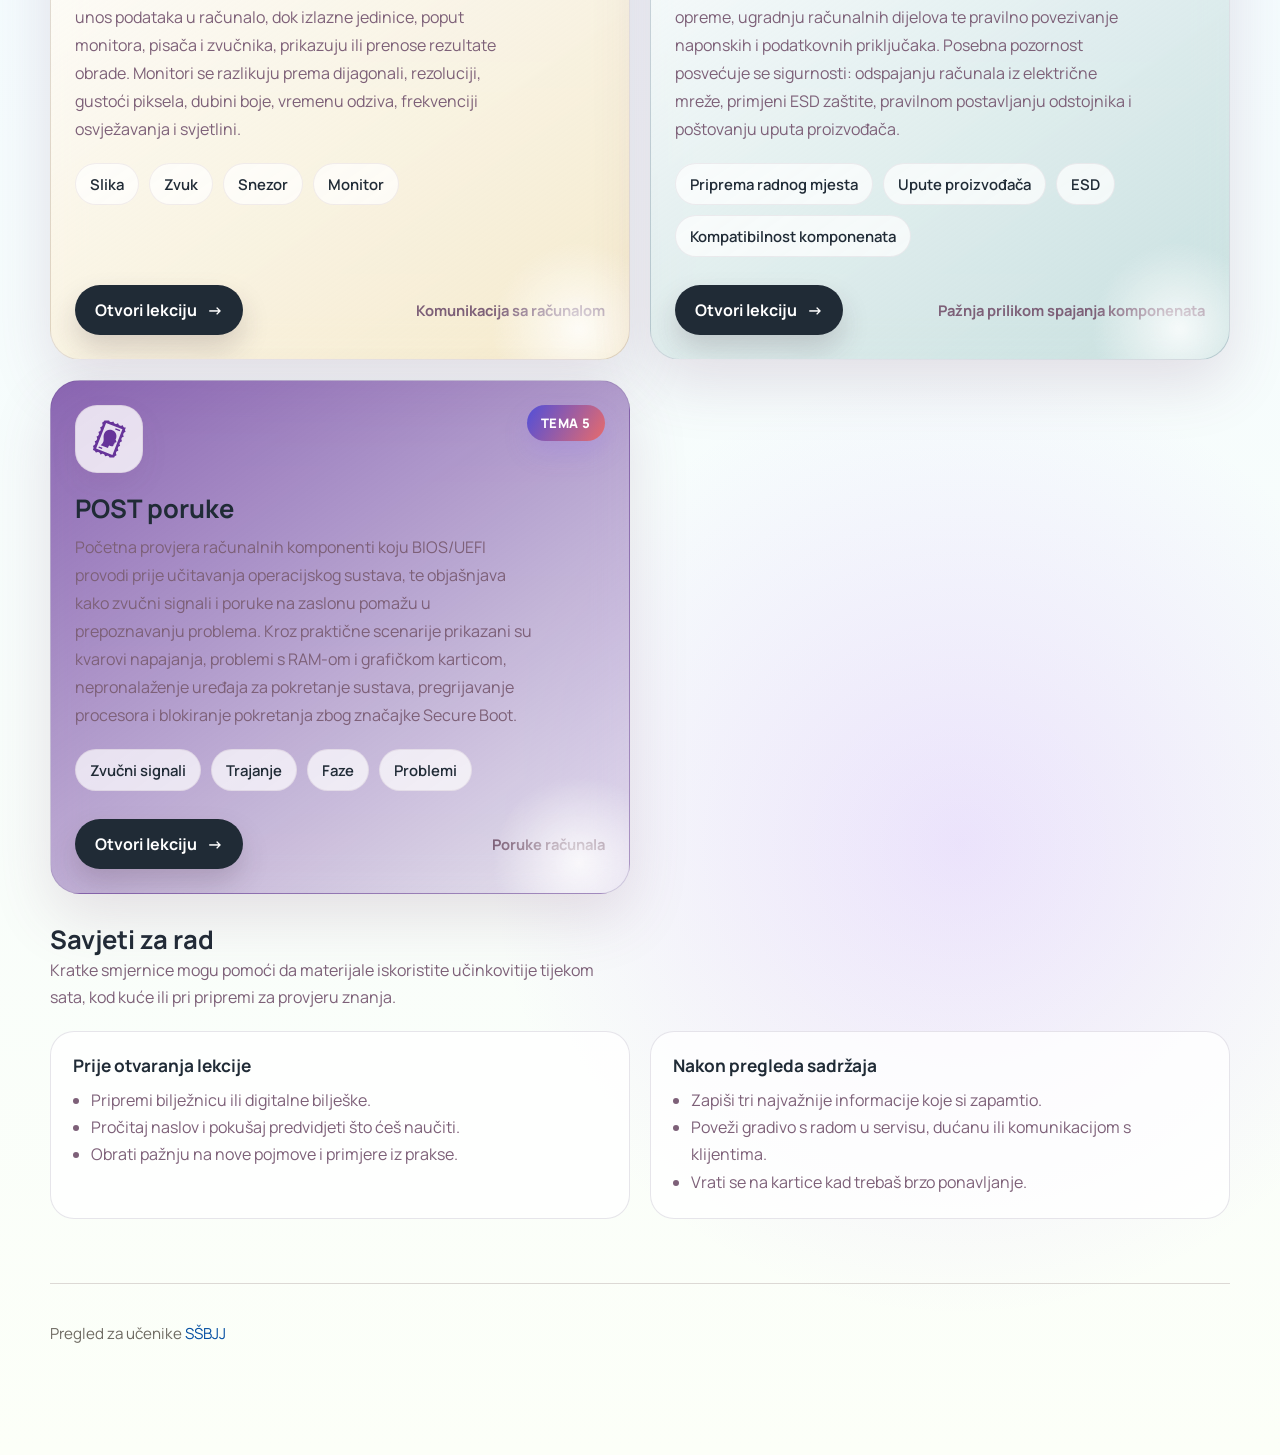
==== commit 507fc423: "dorada indexa" ====
--- a/index.html
+++ b/index.html
@@ -559,7 +559,7 @@
       <div class="hero-grid">
         <div class="stats" aria-label="Brzi pregled materijala">
           <div class="stat">
-            <strong>4</strong>
+            <strong>5</strong>
             <span>Nastavne cjeline spremne za otvaranje i rad.</span>
           </div>
           <div class="stat">
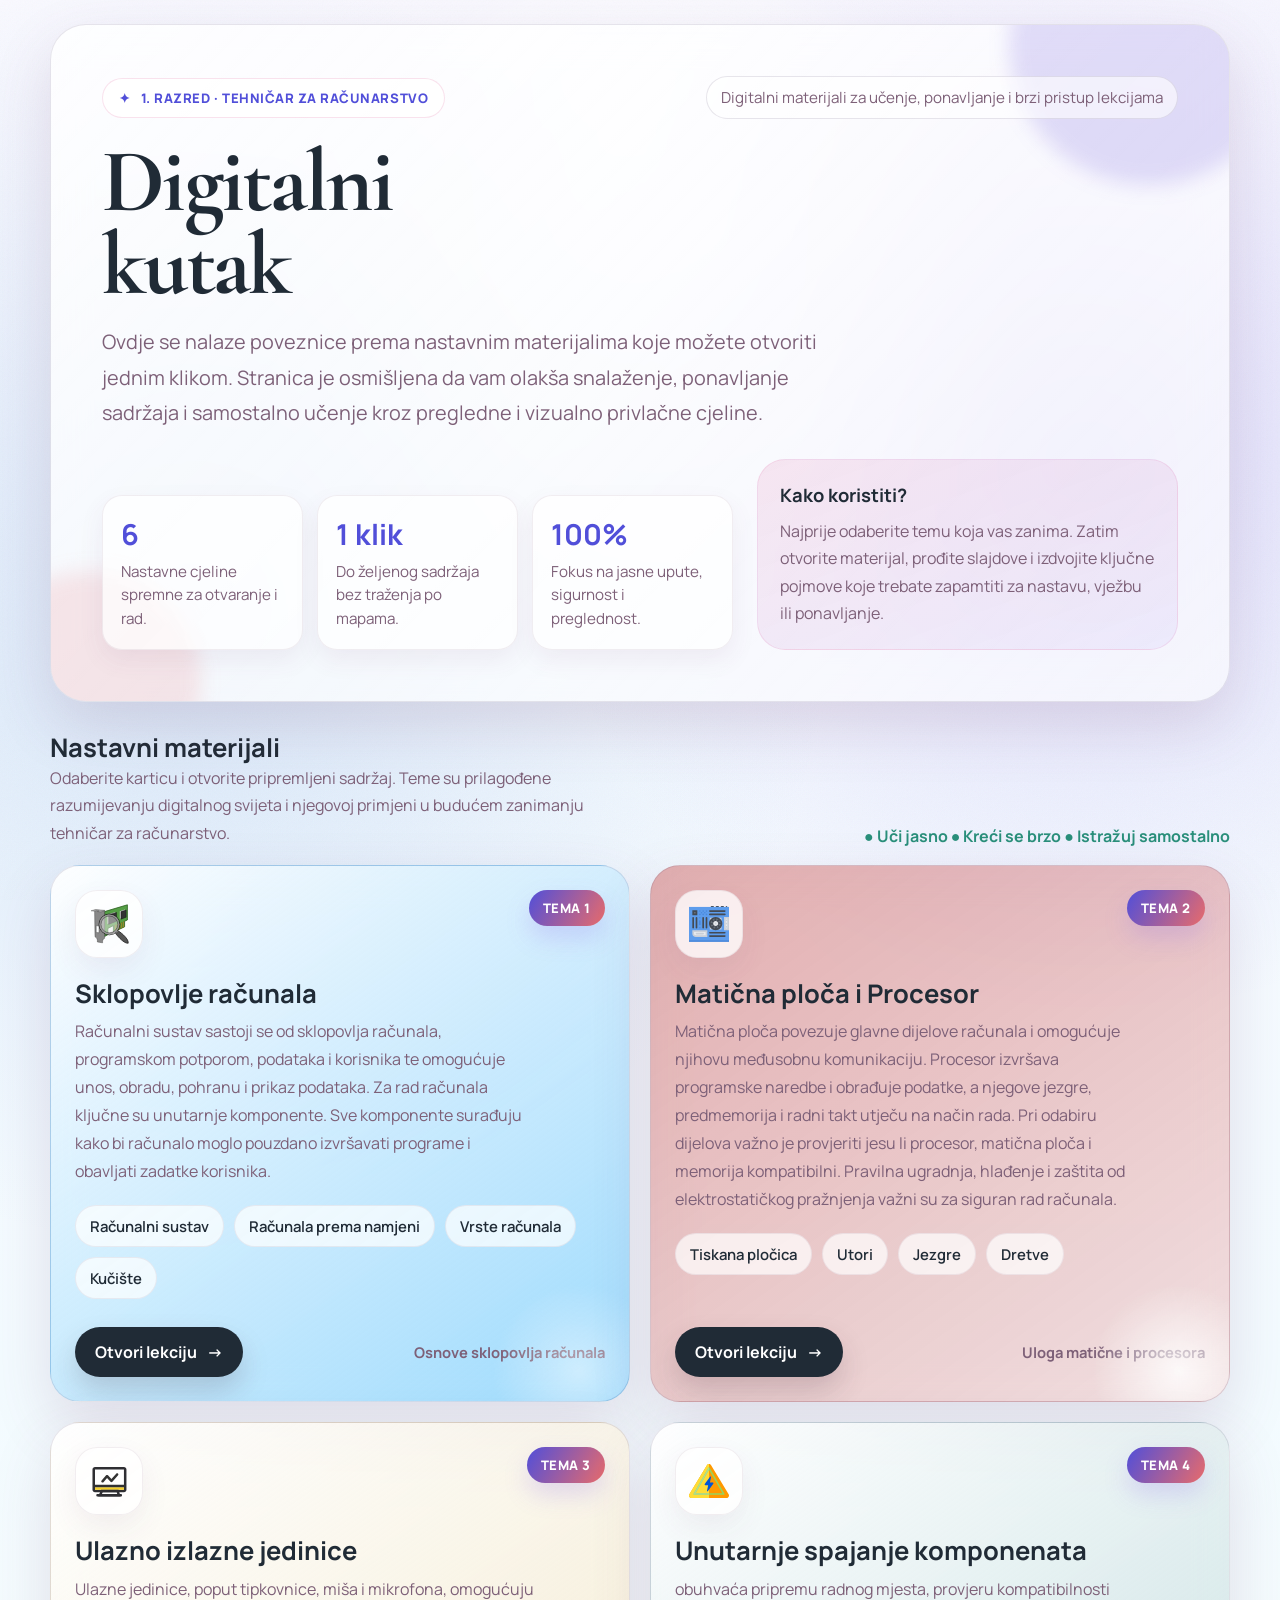
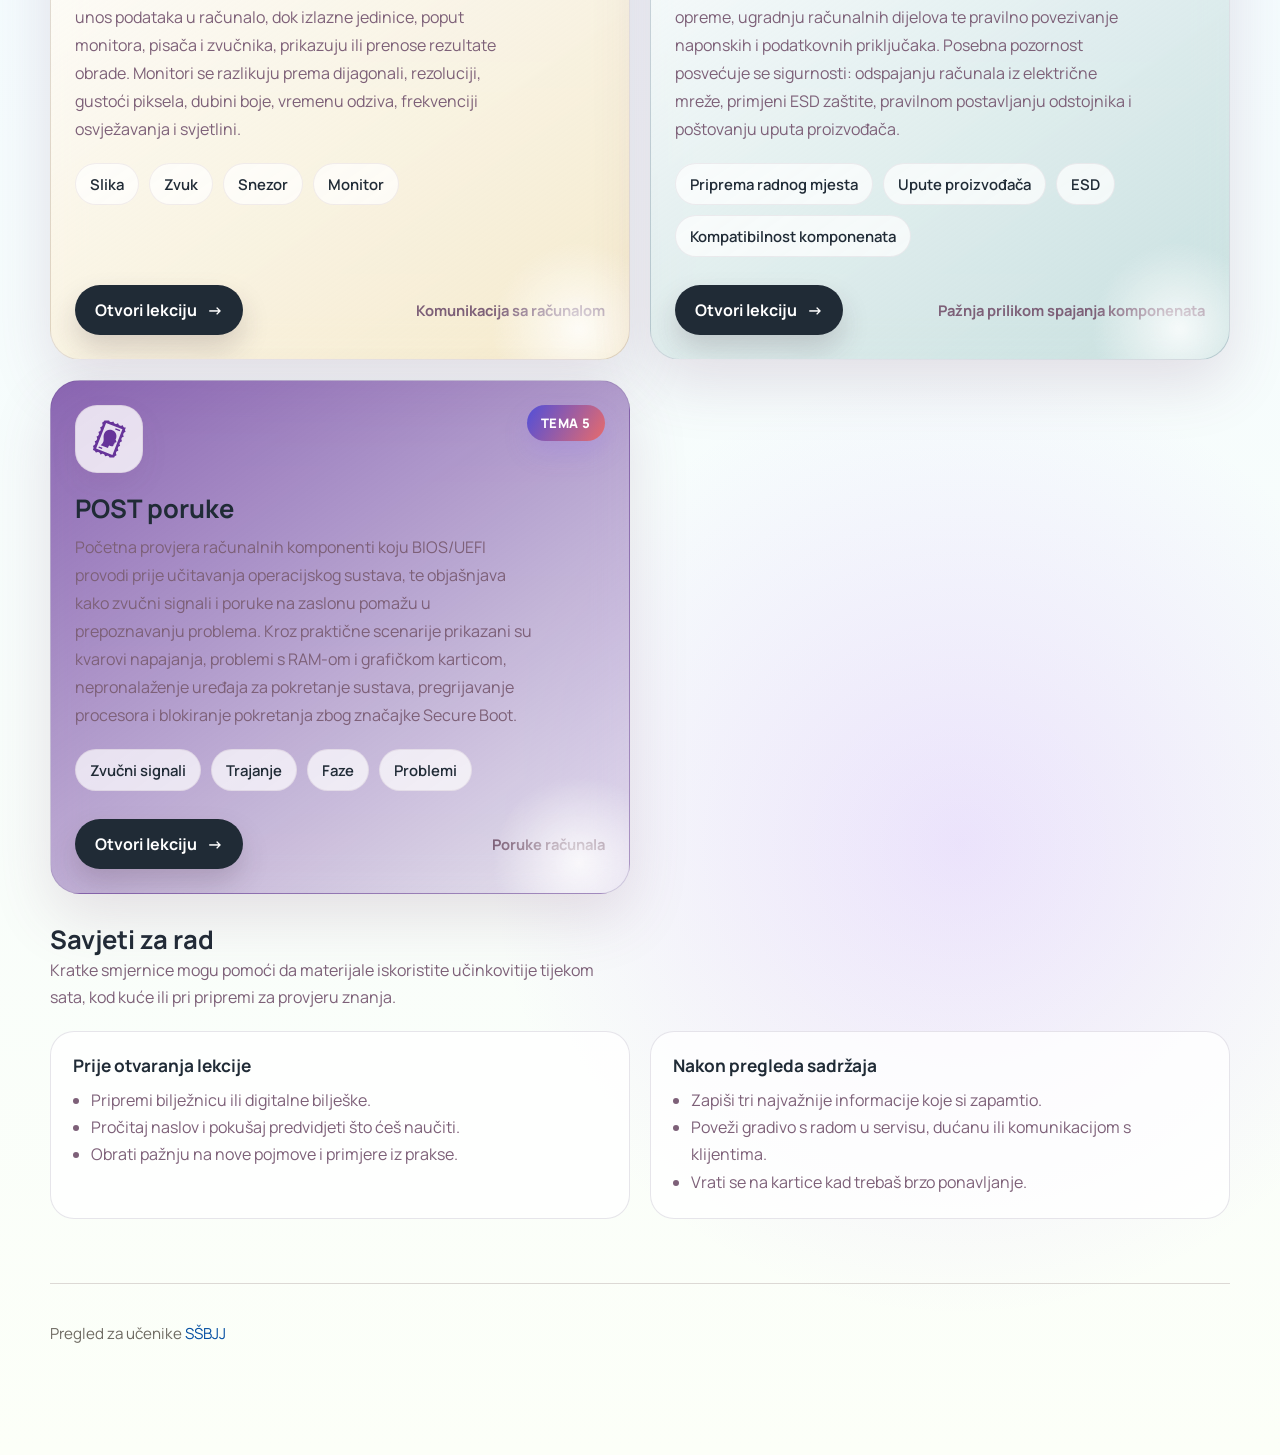
==== commit 987a96f4: "Dorada index" ====
--- a/index.html
+++ b/index.html
@@ -559,7 +559,7 @@
       <div class="hero-grid">
         <div class="stats" aria-label="Brzi pregled materijala">
           <div class="stat">
-            <strong>5</strong>
+            <strong>6</strong>
             <span>Nastavne cjeline spremne za otvaranje i rad.</span>
           </div>
           <div class="stat">
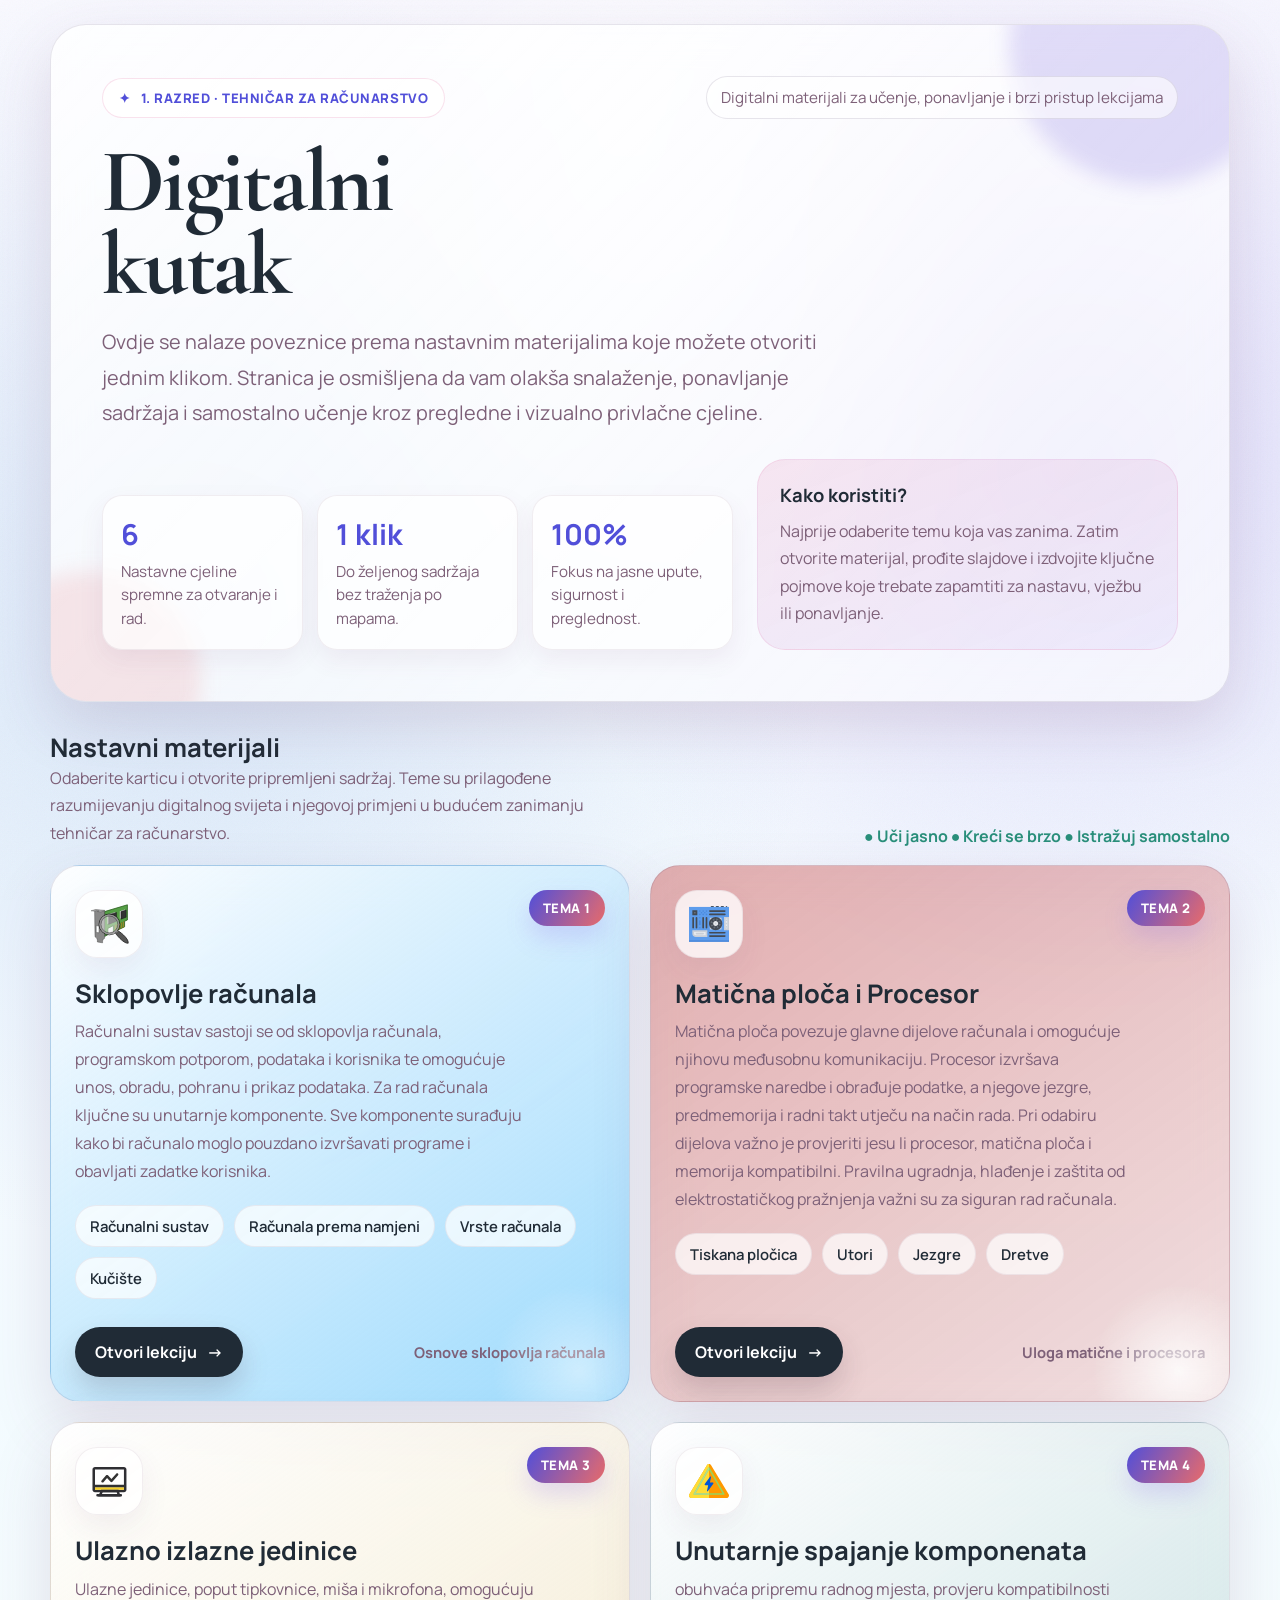
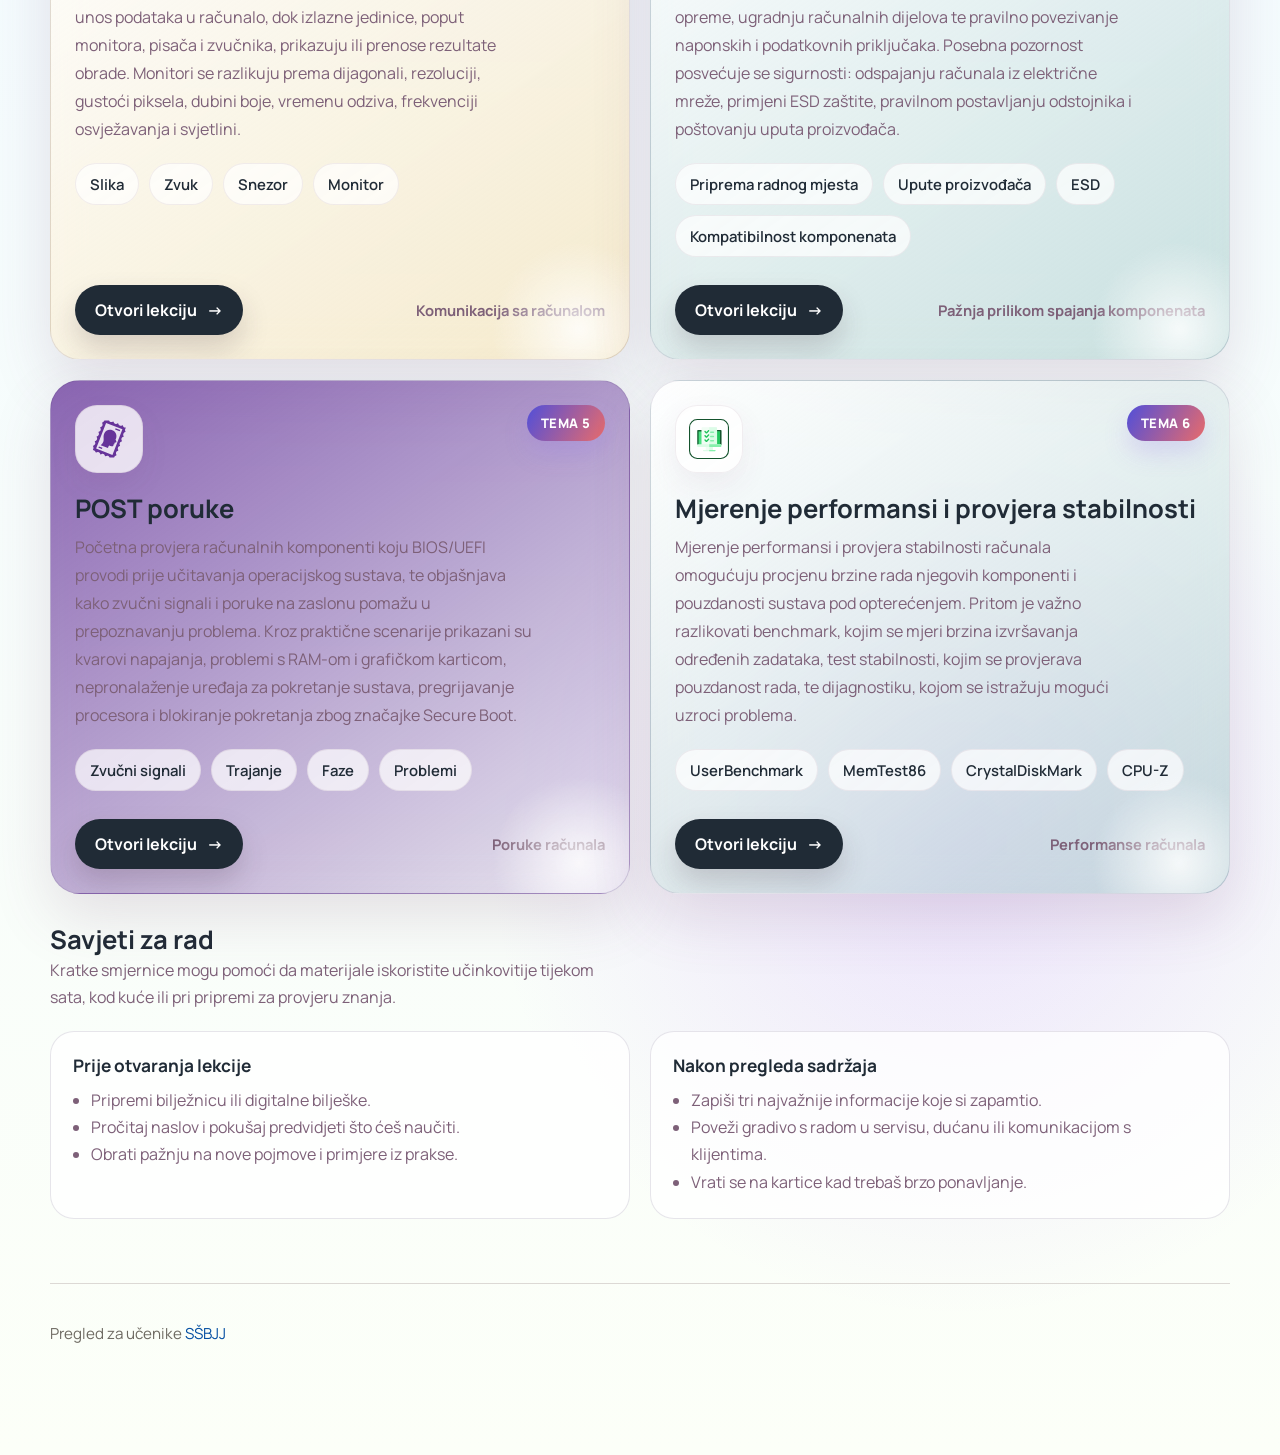
==== commit 4b86e2ce: "dorada materijala" ====
--- a/index.html
+++ b/index.html
@@ -954,72 +954,101 @@
           </div>
         </a>
 
-        <!-- <a class="card card--green" href="./excel.html" target="_blank" rel="noopener noreferrer"
+        <a class="card card--green" href="./testiranje.html" target="_blank" rel="noopener noreferrer"
           aria-label="Otvori materijal Programi za oblikovanje i obradu teksta – MS Excel">
           <div class="card-top">
             <div class="icon-wrap" aria-hidden="true">
-              <svg viewBox="0 0 32 32" xmlns="http://www.w3.org/2000/svg" xmlns:xlink="http://www.w3.org/1999/xlink"
-                fill="#000000" width="34">
-                <g id="SVGRepo_bgCarrier" stroke-width="0"></g>
-                <g id="SVGRepo_tracerCarrier" stroke-linecap="round" stroke-linejoin="round"></g>
-                <g id="SVGRepo_iconCarrier">
-                  <defs>
-                    <linearGradient id="a" x1="4.494" y1="-2092.086" x2="13.832" y2="-2075.914"
-                      gradientTransform="translate(0 2100)" gradientUnits="userSpaceOnUse">
-                      <stop offset="0" stop-color="#18884f"></stop>
-                      <stop offset="0.5" stop-color="#117e43"></stop>
-                      <stop offset="1" stop-color="#0b6631"></stop>
-                    </linearGradient>
-                  </defs>
-                  <title>file_type_excel</title>
-                  <path
-                    d="M19.581,15.35,8.512,13.4V27.809A1.192,1.192,0,0,0,9.705,29h19.1A1.192,1.192,0,0,0,30,27.809h0V22.5Z"
-                    style="fill:#185c37"></path>
-                  <path d="M19.581,3H9.705A1.192,1.192,0,0,0,8.512,4.191h0V9.5L19.581,16l5.861,1.95L30,16V9.5Z"
-                    style="fill:#21a366"></path>
-                  <path d="M8.512,9.5H19.581V16H8.512Z" style="fill:#107c41"></path>
-                  <path d="M16.434,8.2H8.512V24.45h7.922a1.2,1.2,0,0,0,1.194-1.191V9.391A1.2,1.2,0,0,0,16.434,8.2Z"
-                    style="opacity:0.10000000149011612;isolation:isolate"></path>
-                  <path d="M15.783,8.85H8.512V25.1h7.271a1.2,1.2,0,0,0,1.194-1.191V10.041A1.2,1.2,0,0,0,15.783,8.85Z"
-                    style="opacity:0.20000000298023224;isolation:isolate"></path>
-                  <path d="M15.783,8.85H8.512V23.8h7.271a1.2,1.2,0,0,0,1.194-1.191V10.041A1.2,1.2,0,0,0,15.783,8.85Z"
-                    style="opacity:0.20000000298023224;isolation:isolate"></path>
-                  <path d="M15.132,8.85H8.512V23.8h6.62a1.2,1.2,0,0,0,1.194-1.191V10.041A1.2,1.2,0,0,0,15.132,8.85Z"
-                    style="opacity:0.20000000298023224;isolation:isolate"></path>
-                  <path
-                    d="M3.194,8.85H15.132a1.193,1.193,0,0,1,1.194,1.191V21.959a1.193,1.193,0,0,1-1.194,1.191H3.194A1.192,1.192,0,0,1,2,21.959V10.041A1.192,1.192,0,0,1,3.194,8.85Z"
-                    style="fill:#117e43"></path>
-                  <path
-                    d="M5.7,19.873l2.511-3.884-2.3-3.862H7.758L9.013,14.6c.116.234.2.408.238.524h.017c.082-.188.169-.369.26-.546l1.342-2.447h1.7l-2.359,3.84,2.419,3.905H10.821l-1.45-2.711A2.355,2.355,0,0,1,9.2,16.8H9.176a1.688,1.688,0,0,1-.168.351L7.515,19.873Z"
-                    style="fill:#fff"></path>
-                  <path d="M28.806,3H19.581V9.5H30V4.191A1.192,1.192,0,0,0,28.806,3Z" style="fill:#33c481"></path>
-                  <path d="M19.581,16H30v6.5H19.581Z" style="fill:#107c41"></path>
+              <svg viewBox="0 0 73 73" width="40" version="1.1" xmlns="http://www.w3.org/2000/svg" fill="#14532D">
+                <title>testing/usability-testing</title>
+                <desc>Usability testing icon with a green color palette.</desc>
+
+                <g stroke="none" stroke-width="1" fill="none" fill-rule="evenodd">
+                  <g transform="translate(2, 2)" fill="#FFFFFF" fill-rule="nonzero" stroke="#14532D" stroke-width="2">
+                    <rect x="-1" y="-1" width="71" height="71" rx="14" />
+                  </g>
+
+                  <g transform="translate(15, 15)" fill-rule="nonzero">
+                    <path
+                      d="M44,6.53125 L44,31.0234375 L41.421875,33.6015625 L2.578125,33.6015625 L0,31.0234375 L0,6.53125 C0,5.80928906 0.567101562,5.2421875 1.2890625,5.2421875 L42.7109375,5.2421875 C43.4328984,5.2421875 44,5.80928906 44,6.53125 Z"
+                      fill="#166534" />
+                    <path
+                      d="M44,6.53125 L44,31.0234375 L41.421875,33.6015625 L22,33.6015625 L22,5.2421875 L42.7109375,5.2421875 C43.4328984,5.2421875 44,5.80928906 44,6.53125 Z"
+                      fill="#14532D" />
+
+                    <rect fill="#4ADE80" x="2.578125" y="7.8203125" width="38.84375" height="25.78125" />
+                    <rect fill="#22C55E" x="22" y="7.8203125" width="19.421875" height="25.78125" />
+
+                    <path
+                      d="M36.1796875,1.2890625 L36.1796875,32.3125 C36.1796875,33.0342891 35.6125859,33.6015625 34.890625,33.6015625 L9.109375,33.6015625 C8.38741406,33.6015625 7.8203125,33.0342891 7.8203125,32.3125 L7.8203125,1.2890625 C7.8203125,0.567101562 8.38741406,0 9.109375,0 L34.890625,0 C35.6125859,0 36.1796875,0.567101562 36.1796875,1.2890625 Z"
+                      fill="#F0FDF4" />
+                    <path
+                      d="M36.1796875,1.2890625 L36.1796875,32.3125 C36.1796875,33.0342891 35.6125859,33.6015625 34.890625,33.6015625 L22,33.6015625 L22,0 L34.890625,0 C35.6125859,0 36.1796875,0.567101562 36.1796875,1.2890625 Z"
+                      fill="#DCFCE7" />
+
+                    <rect fill="#F0FDF4" x="15.5546875" y="34.890625" width="12.890625" height="7.8203125" />
+                    <rect fill="#DCFCE7" x="22" y="34.890625" width="6.4453125" height="7.8203125" />
+
+                    <path
+                      d="M33.6015625,42.7109375 C33.6015625,43.4327266 33.0344609,44 32.3125,44 L11.6875,44 C10.9655391,44 10.3984375,43.4327266 10.3984375,42.7109375 C10.3984375,41.9889766 10.9655391,41.421875 11.6875,41.421875 L32.3125,41.421875 C33.0344609,41.421875 33.6015625,41.9889766 33.6015625,42.7109375 Z"
+                      fill="#DCFCE7" />
+
+                    <path
+                      d="M16.84375,11.6875 C16.5139219,11.6875 16.1840937,11.5616016 15.9323828,11.3098047 L13.3542578,8.73167969 C12.85075,8.22817187 12.85075,7.41236719 13.3542578,6.90885937 C13.8577656,6.40535156 14.6735703,6.40535156 15.1770781,6.90885937 L16.84375,8.57561719 L19.7995703,5.61979688 C20.3030781,5.11628906 21.1188828,5.11628906 21.6223906,5.61979688 C22.1258984,6.12330469 22.1258984,6.93910937 21.6223906,7.44261719 L17.7552031,11.3098047 C17.5034062,11.5616016 17.1735781,11.6875 16.84375,11.6875 Z"
+                      fill="#22C55E" />
+                    <path
+                      d="M16.84375,19.421875 C16.5139219,19.421875 16.1840937,19.2959766 15.9323828,19.0441797 L13.3542578,16.4660547 C12.85075,15.9625469 12.85075,15.1467422 13.3542578,14.6432344 C13.8577656,14.1397266 14.6735703,14.1397266 15.1770781,14.6432344 L16.84375,16.3099922 L19.7995703,13.3541719 C20.3030781,12.8506641 21.1188828,12.8506641 21.6223906,13.3541719 C22.1258984,13.8576797 22.1258984,14.6734844 21.6223906,15.1769922 L17.7552031,19.0441797 C17.5034062,19.2959766 17.1735781,19.421875 16.84375,19.421875 Z"
+                      fill="#22C55E" />
+                    <path
+                      d="M16.84375,27.15625 C16.5139219,27.15625 16.1840937,27.0303516 15.9323828,26.7785547 L13.3542578,24.2004297 C12.85075,23.6969219 12.85075,22.8811172 13.3542578,22.3776094 C13.8577656,21.8741016 14.6735703,21.8741016 15.1770781,22.3776094 L16.84375,24.0443672 L19.7995703,21.0885469 C20.3030781,20.5850391 21.1188828,20.5850391 21.6223906,21.0885469 C22.1258984,21.5920547 22.1258984,22.4078594 21.6223906,22.9113672 L17.7552031,26.7785547 C17.5034062,27.0303516 17.1735781,27.15625 16.84375,27.15625 Z"
+                      fill="#22C55E" />
+
+                    <path
+                      d="M29.734375,10.3984375 L24.578125,10.3984375 C23.8656172,10.3984375 23.2890625,9.82188281 23.2890625,9.109375 C23.2890625,8.39686719 23.8656172,7.8203125 24.578125,7.8203125 L29.734375,7.8203125 C30.4468828,7.8203125 31.0234375,8.39686719 31.0234375,9.109375 C31.0234375,9.82188281 30.4468828,10.3984375 29.734375,10.3984375 Z"
+                      fill="#86EFAC" />
+                    <path
+                      d="M29.734375,18.1328125 L24.578125,18.1328125 C23.8656172,18.1328125 23.2890625,17.5562578 23.2890625,16.84375 C23.2890625,16.1312422 23.8656172,15.5546875 24.578125,15.5546875 L29.734375,15.5546875 C30.4468828,15.5546875 31.0234375,16.1312422 31.0234375,16.84375 C31.0234375,17.5562578 30.4468828,18.1328125 29.734375,18.1328125 Z"
+                      fill="#86EFAC" />
+                    <path
+                      d="M29.734375,25.8671875 L24.578125,25.8671875 C23.8656172,25.8671875 23.2890625,25.2906328 23.2890625,24.578125 C23.2890625,23.8656172 23.8656172,23.2890625 24.578125,23.2890625 L29.734375,23.2890625 C30.4468828,23.2890625 31.0234375,23.8656172 31.0234375,24.578125 C31.0234375,25.2906328 30.4468828,25.8671875 29.734375,25.8671875 Z"
+                      fill="#86EFAC" />
+
+                    <path
+                      d="M33.6015625,42.7109375 C33.6015625,43.4327266 33.0344609,44 32.3125,44 L22,44 L22,41.421875 L32.3125,41.421875 C33.0344609,41.421875 33.6015625,41.9889766 33.6015625,42.7109375 Z"
+                      fill="#86EFAC" />
+
+                    <path
+                      d="M44,31.0234375 L44,34.890625 C44,35.6124141 43.4328984,36.1796875 42.7109375,36.1796875 L1.2890625,36.1796875 C0.567101562,36.1796875 0,35.6124141 0,34.890625 L0,31.0234375 L44,31.0234375 Z"
+                      fill="#DCFCE7" />
+                    <path
+                      d="M44,31.0234375 L44,34.890625 C44,35.6124141 43.4328984,36.1796875 42.7109375,36.1796875 L22,36.1796875 L22,31.0234375 L44,31.0234375 Z"
+                      fill="#86EFAC" />
+                  </g>
                 </g>
               </svg>
             </div>
             <span class="tag">Tema 6</span>
           </div>
 
-          <h3>Programi za izradu tabličnih proračuna – MS Excel </h3>
+          <h3>Mjerenje performansi i provjera stabilnosti</h3>
           <p>
-            Materijal uvodi učenike u radno okruženje programa Microsoft Excel te objašnjava kako izraditi, urediti i
-            oblikovati proračunske tablice. Kroz primjere uče se pokretanje programa, rad sa sučeljem, unos i uređivanje
-            podataka, spremanje radnih knjiga te osnovno oblikovanje ćelija, redaka, stupaca, tablica, formula i
-            grafikona.
+            Mjerenje performansi i provjera stabilnosti računala omogućuju procjenu brzine rada njegovih komponenti i
+            pouzdanosti sustava pod opterećenjem. Pritom je važno razlikovati benchmark, kojim se mjeri brzina
+            izvršavanja određenih zadataka, test stabilnosti, kojim se provjerava pouzdanost rada, te dijagnostiku,
+            kojom se istražuju mogući uzroci problema.
           </p>
 
           <div class="highlights" aria-label="Ključne teme">
-            <span class="chip">Sučelje i kartice</span>
-            <span class="chip">Ćelije i formati</span>
-            <span class="chip">Funkcije</span>
-            <span class="chip">Grafikoni</span>
+            <span class="chip">UserBenchmark</span>
+            <span class="chip">MemTest86</span>
+            <span class="chip">CrystalDiskMark</span>
+            <span class="chip">CPU-Z</span>
           </div>
 
           <div class="cta-row">
             <span class="cta">Otvori lekciju <span aria-hidden="true">→</span></span>
-            <span class="meta">Osnove rada u MS Excelu</span>
-          </div>
-        </a> -->
+            <span class="meta">Performanse računala</span>
+          </div>
+        </a>
 
       </div>
     </section>
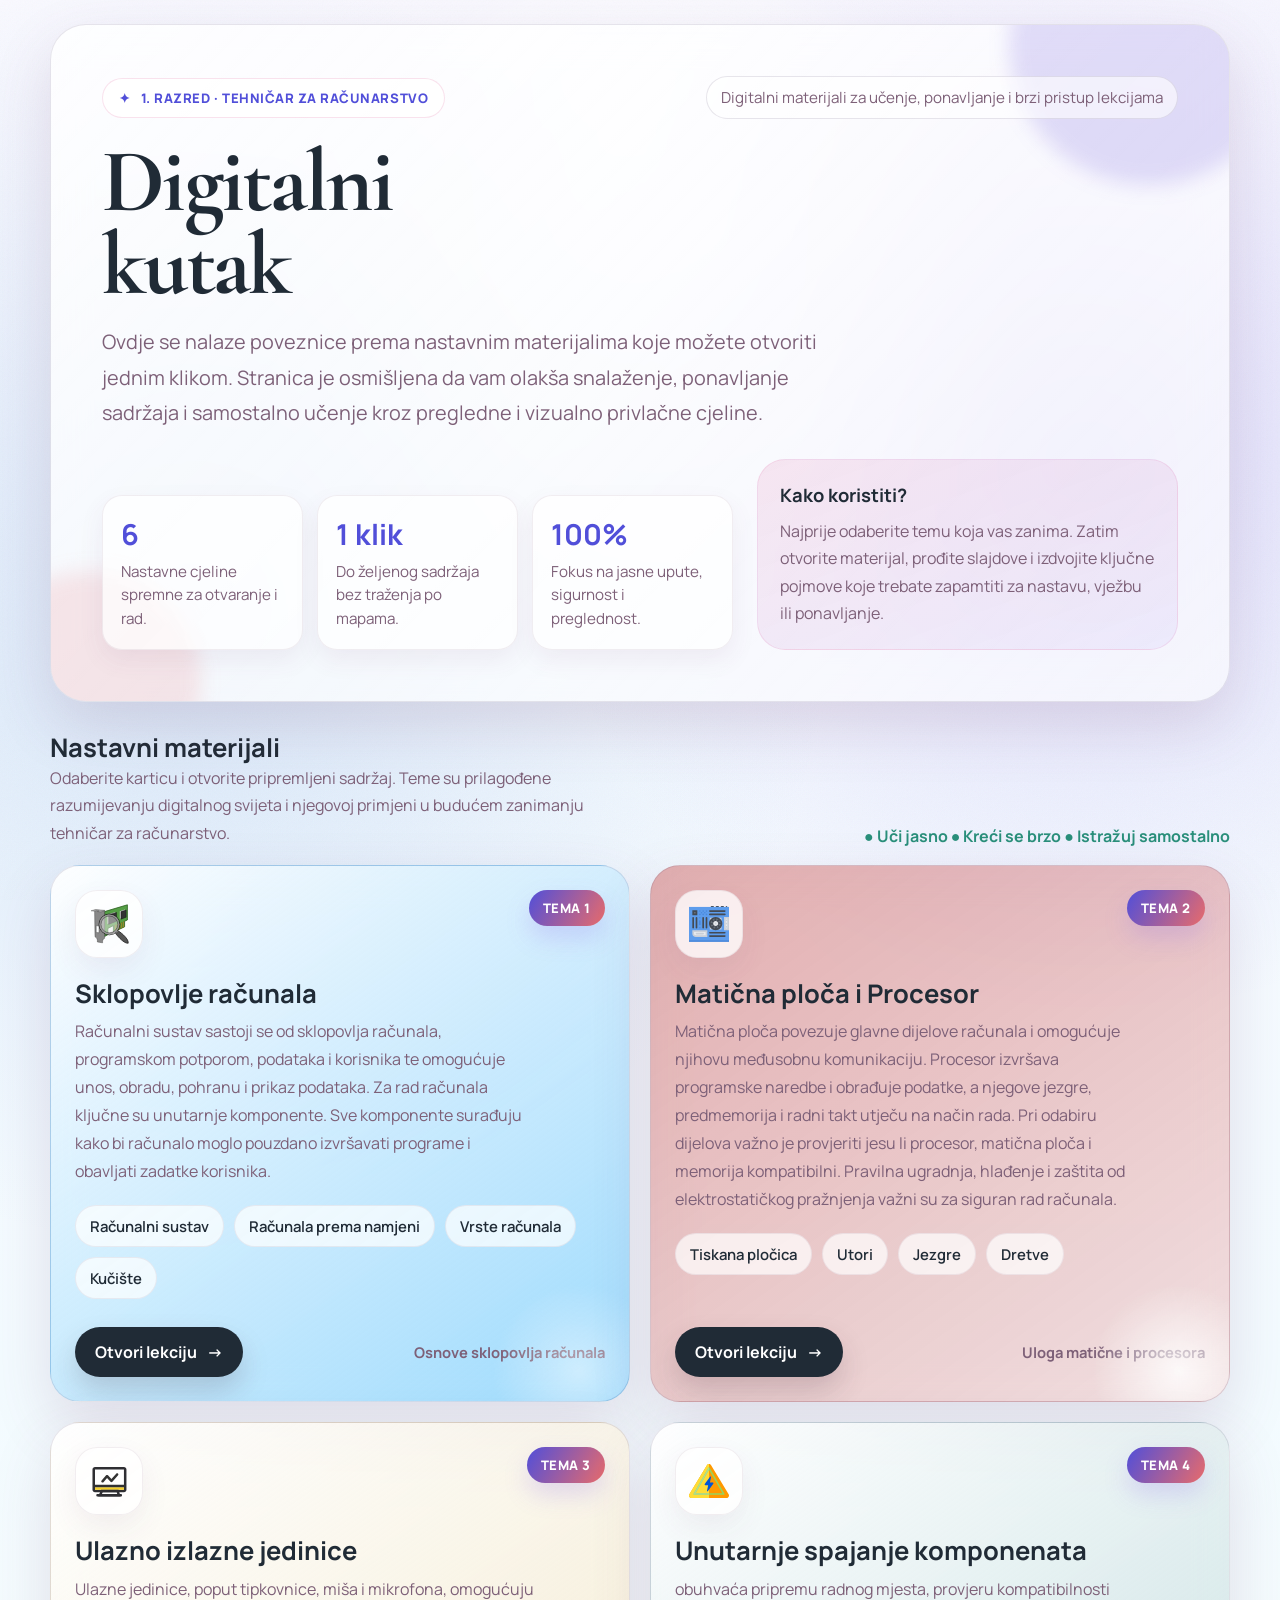
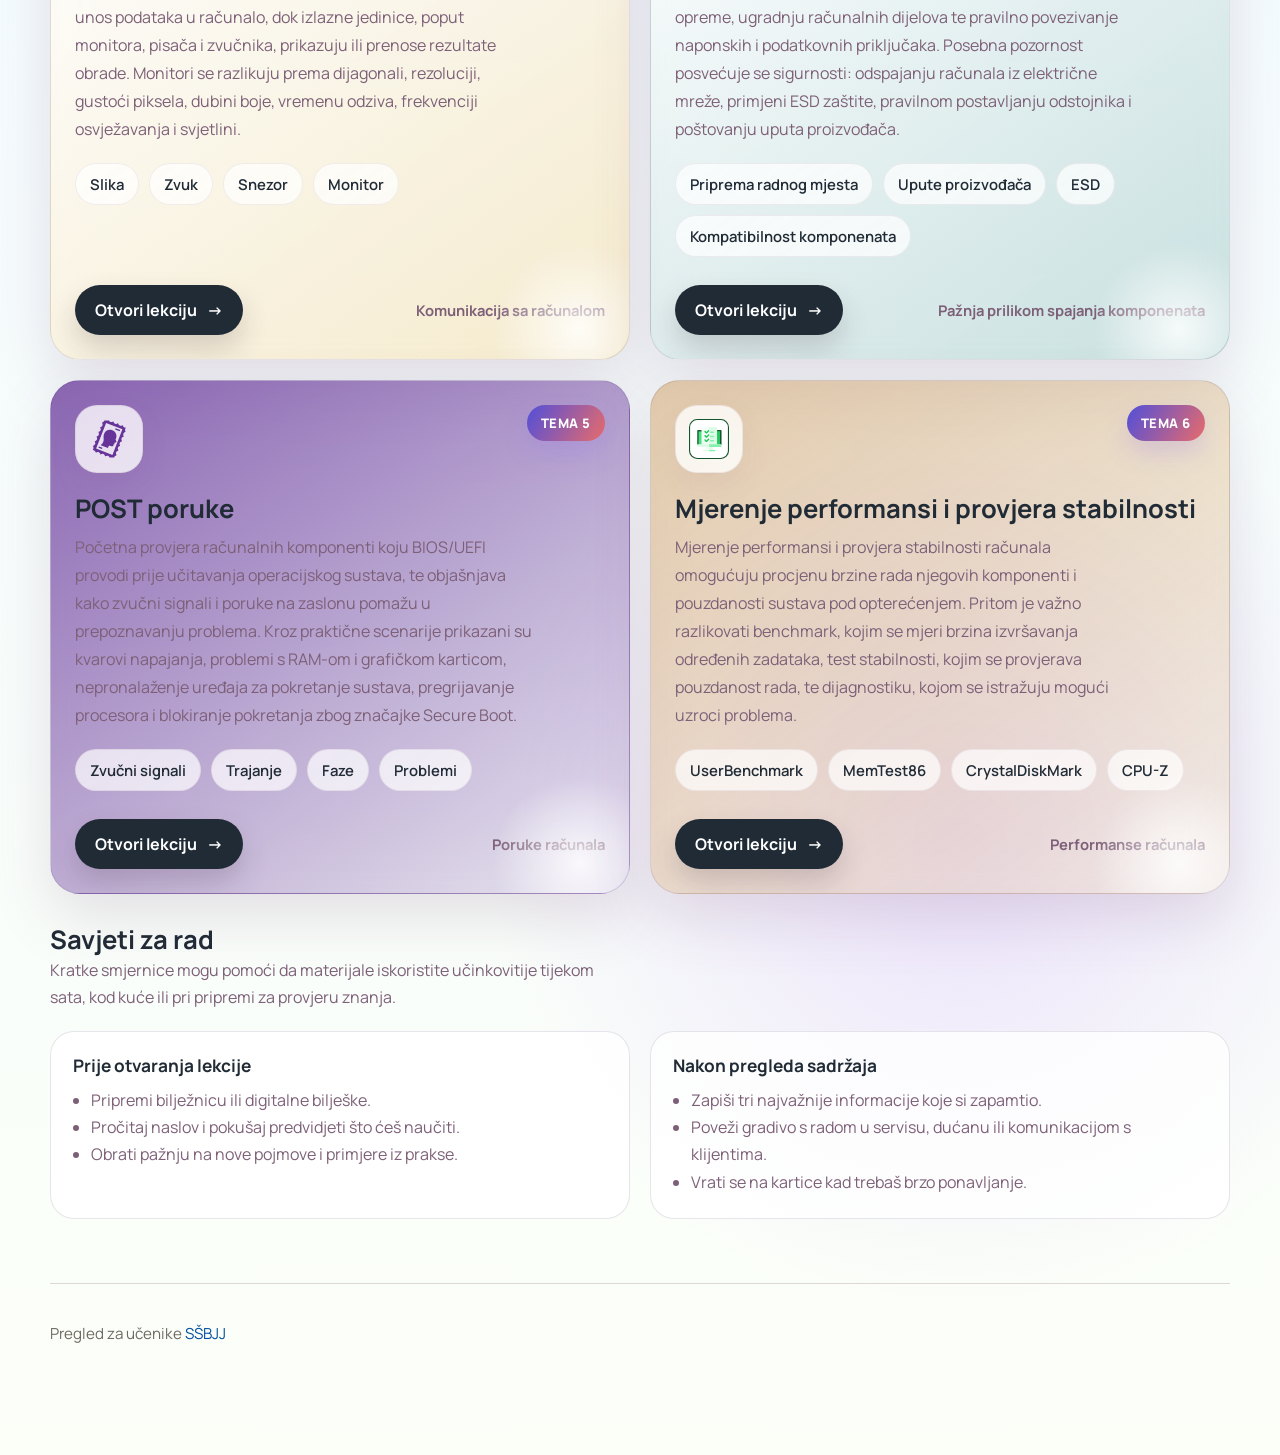
==== commit c7f82735: "promjena boje kartice" ====
--- a/index.html
+++ b/index.html
@@ -954,7 +954,7 @@
           </div>
         </a>
 
-        <a class="card card--green" href="./testiranje.html" target="_blank" rel="noopener noreferrer"
+        <a class="card card--orange" href="./testiranje.html" target="_blank" rel="noopener noreferrer"
           aria-label="Otvori materijal Programi za oblikovanje i obradu teksta – MS Excel">
           <div class="card-top">
             <div class="icon-wrap" aria-hidden="true">
